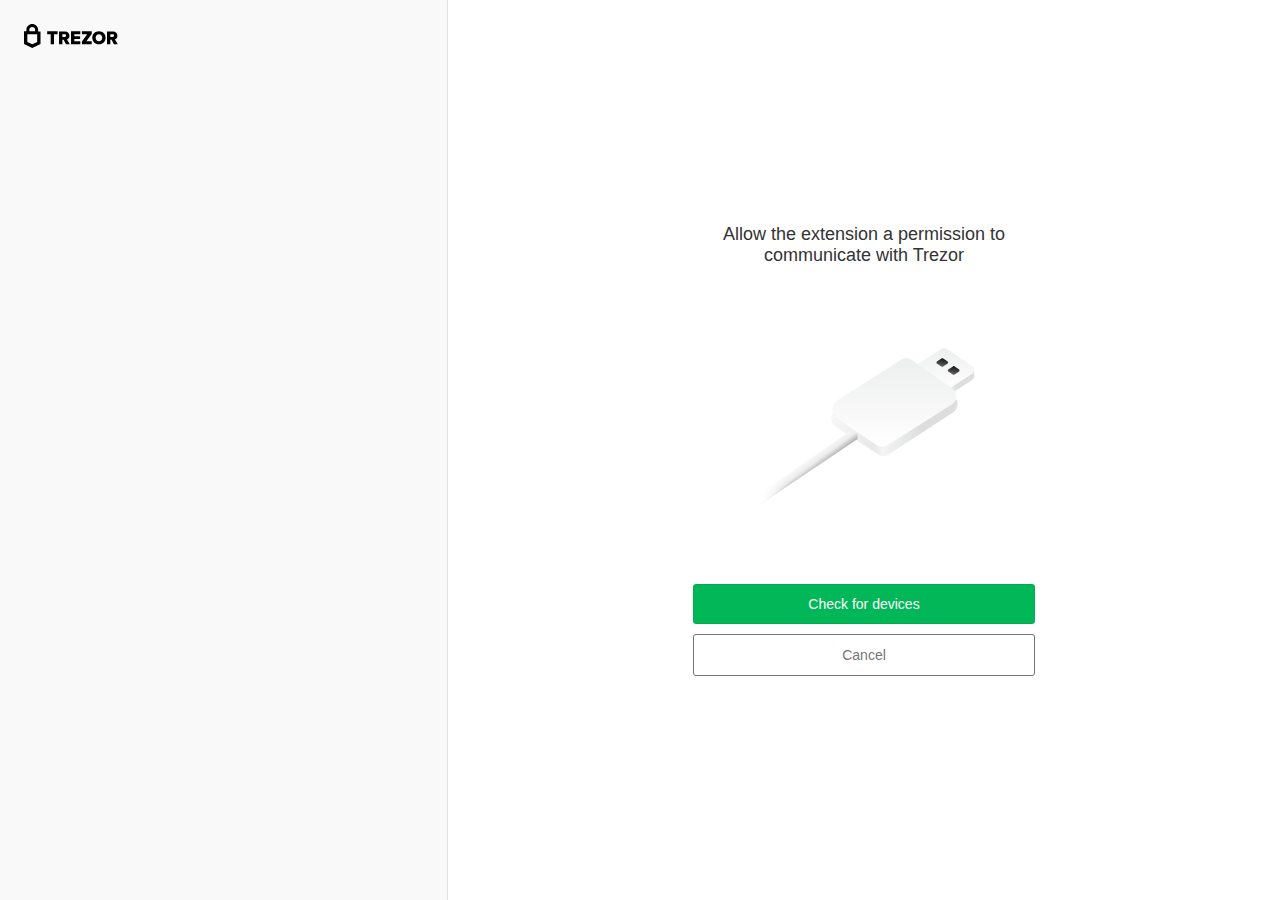
==== extension-permissions.html @ 649f1a2b "first commit of use prokey connect." ====
<!DOCTYPE html>
<html lang="en">

<head>
    <meta charset="UTF-8" />
    <meta http-equiv="X-UA-Compatible" content="IE=Edge" />
    <meta name="viewport" content="width=device-width,initial-scale=1.0,maximum-scale=1.0,user-scalable=0" />
    <title>TrezorConnect | Trezor</title>
    <meta name="description" content="" />
    <meta name="keywords" content="" />
    <meta name="author" content="Trezor info@trezor.io" />
    <meta name="robots" content="noindex, nofollow" />
    <meta name="title" content="Trezor Connect" />
    <meta name="theme-color" content="#ffffff" />
    <meta http-equiv="Pragma" content="no-cache" />
    <meta http-equiv="Expires" content="-1" />
<link href="./css/extensionPermissions.5f7629c825f38bf0bd1b.css" rel="stylesheet"></head>

<body>
    <main>
        <aside>
            <div class="notification"></div>
            <div class="wrapper">
                <svg xmlns="http://www.w3.org/2000/svg" x="0px" y="0px" viewBox="0 0 163.7 41.9" width="94.5px" height="24px" preserveAspectRatio="xMinYMin meet">
                    <polygon points="101.1,12.8 118.2,12.8 118.2,17.3 108.9,29.9 118.2,29.9 118.2,35.2 101.1,35.2 101.1,30.7 110.4,18.1 101.1,18.1"
                    />
                    <path d="M158.8,26.9c2.1-0.8,4.3-2.9,4.3-6.6c0-4.5-3.1-7.4-7.7-7.4h-10.5v22.3h5.8v-7.5h2.2l4.1,7.5h6.7L158.8,26.9z M154.7,22.5 h-4V18h4c1.5,0,2.5,0.9,2.5,2.2C157.2,21.6,156.2,22.5,154.7,22.5z"
                    />
                    <path d="M130.8,12.5c-6.8,0-11.6,4.9-11.6,11.5s4.9,11.5,11.6,11.5s11.7-4.9,11.7-11.5S137.6,12.5,130.8,12.5z M130.8,30.3 c-3.4,0-5.7-2.6-5.7-6.3c0-3.8,2.3-6.3,5.7-6.3c3.4,0,5.8,2.6,5.8,6.3C136.6,27.7,134.2,30.3,130.8,30.3z"
                    />
                    <polygon points="82.1,12.8 98.3,12.8 98.3,18 87.9,18 87.9,21.3 98,21.3 98,26.4 87.9,26.4 87.9,30 98.3,30 98.3,35.2 82.1,35.2 "
                    />
                    <path d="M24.6,9.7C24.6,4.4,20,0,14.4,0S4.2,4.4,4.2,9.7v3.1H0v22.3h0l14.4,6.7l14.4-6.7h0V12.9h-4.2V9.7z M9.4,9.7 c0-2.5,2.2-4.5,5-4.5s5,2,5,4.5v3.1H9.4V9.7z M23,31.5l-8.6,4l-8.6-4V18.1H23V31.5z"
                    />
                    <path d="M79.4,20.3c0-4.5-3.1-7.4-7.7-7.4H61.2v22.3H67v-7.5h2.2l4.1,7.5H80l-4.9-8.3C77.2,26.1,79.4,24,79.4,20.3z M71,22.5h-4V18 h4c1.5,0,2.5,0.9,2.5,2.2C73.5,21.6,72.5,22.5,71,22.5z"
                    />
                    <polygon points="40.5,12.8 58.6,12.8 58.6,18.1 52.4,18.1 52.4,35.2 46.6,35.2 46.6,18.1 40.5,18.1 " />
                </svg>
                <div class="info-panel">
                    <h2></h2>
                    <p></p>
                </div>
            </div>
        </aside>
        <section id="container">
            <div class="extension-permissions">
                <div>
                    <h3>Allow <span class="extension-name">the extension</span> a permission to communicate with Trezor</h3>
                </div>

                <svg width="222px" height="157px" viewBox="0 0 222 157" version="1.1" xmlns="http://www.w3.org/2000/svg" xmlns:xlink="http://www.w3.org/1999/xlink">
                    <title>USB</title>
                    <desc>Created with Sketch.</desc>
                    <defs>
                        <linearGradient x1="-18.9038234%" y1="84.5976591%" x2="72.6763662%" y2="84.5976587%" id="linearGradient-1">
                            <stop stop-color="#FFFFFF" offset="0%"></stop>
                            <stop stop-color="#E8E8E8" offset="57.649694%"></stop>
                            <stop stop-color="#F5F5F5" offset="65.2777547%"></stop>
                            <stop stop-color="#EDEEEE" offset="73.5231065%"></stop>
                            <stop stop-color="#DDDDDD" offset="100%"></stop>
                        </linearGradient>
                        <linearGradient x1="-18.9038234%" y1="84.5976591%" x2="72.6763662%" y2="84.5976587%" id="linearGradient-2">
                            <stop stop-color="#FFFFFF" offset="0%"></stop>
                            <stop stop-color="#E8E8E8" offset="71.3377225%"></stop>
                            <stop stop-color="#F5F5F5" offset="75.783547%"></stop>
                            <stop stop-color="#EDEEEE" offset="80.9337916%"></stop>
                            <stop stop-color="#DDDDDD" offset="100%"></stop>
                        </linearGradient>
                        <linearGradient x1="50%" y1="100%" x2="50%" y2="3.061617e-15%" id="linearGradient-3">
                            <stop stop-color="#FFFFFF" offset="0%"></stop>
                            <stop stop-color="#EDEEEE" offset="100%"></stop>
                        </linearGradient>
                        <linearGradient x1="50%" y1="-2.48949813e-15%" x2="31.4709562%" y2="82.5186025%" id="linearGradient-4">
                            <stop stop-color="#141313" offset="0%"></stop>
                            <stop stop-color="#5B5B5B" offset="100%"></stop>
                        </linearGradient>
                        <linearGradient x1="55.4131746%" y1="100%" x2="55.4131746%" y2="-8.14046636%" id="linearGradient-5">
                            <stop stop-color="#AFAFAF" offset="0%"></stop>
                            <stop stop-color="#ECECEC" offset="41.6935135%"></stop>
                            <stop stop-color="#FFFFFF" offset="100%"></stop>
                        </linearGradient>
                        <linearGradient x1="29.3511415%" y1="50%" x2="5.39107259%" y2="50%" id="linearGradient-6">
                            <stop stop-color="#FFFFFF" stop-opacity="0" offset="0%"></stop>
                            <stop stop-color="#FFFFFF" offset="100%"></stop>
                        </linearGradient>
                        <path d="M-7.21848075,35.065458 L108.944035,38.2490831 C111.915691,39.1907973 113.608331,40.7889296 114.021953,43.0434801 C114.435576,45.2980305 113.474003,47.3443657 111.137233,49.1824857 L-4.12354504,44.9636603 L-7.21848075,35.065458 Z"
                            id="path-7"></path>
                    </defs>
                    <g id="Connect-modals" stroke="none" stroke-width="1" fill="none" fill-rule="evenodd">
                        <g id="Desktop-HD-Copy-6" transform="translate(-808.000000, -267.000000)">
                            <g id="Group-3" transform="translate(808.000000, 267.000000)">
                                <g id="Group">
                                    <path d="M82.4921131,63.7513373 L148.141979,20.9961086 C151.301408,18.9384943 155.386953,18.977424 158.506599,21.0948694 L200.451365,49.5646843 C204.72856,52.4678108 205.842463,58.2886118 202.939337,62.5658072 C202.243613,63.5908217 201.351334,64.4675309 200.314232,65.1451048 L135.482561,107.501841 C132.365919,109.538049 128.338863,109.533672 125.226655,107.490694 L82.4636936,79.4193715 C78.1422167,76.5825808 76.9386407,70.7796583 79.7754314,66.4581814 C80.4844615,65.3780675 81.4094341,64.4564444 82.4921131,63.7513373 Z"
                                        id="Path-29" fill="url(#linearGradient-1)"></path>
                                    <g id="Group-5" transform="translate(156.250000, 0.000000)">
                                        <path d="M6.31402139,25.2483193 L32.5002696,8.19619354 C34.0746601,7.17097203 36.1095309,7.18663191 37.6679562,8.23596284 L62.8962265,25.2228567 C65.0402067,26.666458 65.607976,29.5747675 64.1643747,31.7187477 C63.8153395,32.2371211 63.3660202,32.6803407 62.8429248,33.0222584 L37.0857668,49.8582463 C35.5301413,50.8750701 33.5202529,50.8750701 31.9646274,49.8582463 L6.30726684,33.0874903 C4.14375643,31.6733267 3.53629081,28.7730489 4.95045441,26.6095385 C5.30564584,26.0661357 5.77000737,25.6025737 6.31402139,25.2483193 Z"
                                            id="Path-29" fill="url(#linearGradient-2)"></path>
                                        <rect id="Rectangle-2" fill="#DDDDDD" x="61" y="23" width="4" height="7"></rect>
                                        <path d="M6.97345901,18.2973174 L32.3446709,1.70373006 C33.9227348,0.671625624 35.9660586,0.687377224 37.5280233,1.74368755 L62.9320582,18.9236822 C65.0731152,20.3716155 65.635003,23.281067 64.1870697,25.422124 C63.8405357,25.9345433 63.3958533,26.3731788 62.8787378,26.712665 L37.3714606,43.4581833 C35.5523153,44.6524514 33.1976847,44.6524514 31.3785394,43.4581833 L6.9655752,27.4310811 C4.44478254,25.7761816 3.74283742,22.3911143 5.39773689,19.8703217 C5.80936057,19.2433241 6.34575178,18.7078581 6.97345901,18.2973174 Z"
                                            id="Path-29" fill="url(#linearGradient-3)"></path>
                                        <path d="M27.9431654,14.2315186 L32.2544267,11.3973367 C32.7818811,11.0505932 33.466311,11.0558798 33.9883463,11.4107295 L38.1259421,14.2232306 C38.8384776,14.7075714 39.0234659,15.6778314 38.539125,16.3903669 C38.4246041,16.5588437 38.2781938,16.7032592 38.1081619,16.8154583 L33.8673053,19.613875 C33.3461286,19.9577842 32.670089,19.9577842 32.1489123,19.613875 L27.9409118,16.8371391 C27.2217995,16.362618 27.0235191,15.3949868 27.4980402,14.6758745 C27.6147076,14.499071 27.7661604,14.34788 27.9431654,14.2315186 Z"
                                            id="Path-29" fill="url(#linearGradient-4)"></path>
                                        <path d="M39.3907368,22.2151932 L43.701998,19.3810114 C44.2294524,19.0342679 44.9138823,19.0395544 45.4359176,19.3944042 L49.5735134,22.2069052 C50.2860489,22.6912461 50.4710372,23.6615061 49.9866963,24.3740416 C49.8721754,24.5425184 49.7257651,24.6869339 49.5557332,24.799133 L45.3148766,27.5975497 C44.7936999,27.9414589 44.1176603,27.9414589 43.5964836,27.5975497 L39.3884831,24.8208138 C38.6693708,24.3462927 38.4710904,23.3786615 38.9456115,22.6595492 C39.0622789,22.4827457 39.2137317,22.3315547 39.3907368,22.2151932 Z"
                                            id="Path-29" fill="url(#linearGradient-4)"></path>
                                    </g>
                                    <path d="M84.3714254,53.2708381 L148.207792,12.7503812 C151.399965,10.7241336 155.497723,10.8174124 158.594389,12.9868149 L199.46306,41.6178071 C203.69687,44.5838484 204.724599,50.4204807 201.758558,54.6542902 C201.05308,55.6613088 200.156107,56.5194641 199.118883,57.1797301 L134.955718,98.0240887 C131.283282,100.361852 126.573127,100.294989 122.968529,97.8539243 L84.1003912,71.5320898 C79.1067666,68.1503646 77.800064,61.3608022 81.1817892,56.3671776 C82.0214552,55.1272849 83.1071596,54.0733372 84.3714254,53.2708381 Z"
                                        id="Path-29" fill="url(#linearGradient-3)"></path>
                                    <g id="Group-4" transform="translate(0.000000, 78.365385)">
                                        <g id="Oval-4">
                                            <mask id="mask-8" fill="white">
                                                <use xlink:href="#path-7"></use>
                                            </mask>
                                            <g id="Mask" transform="translate(53.448389, 42.123972) rotate(-36.000000) translate(-53.448389, -42.123972) ">
                                                <use fill="url(#linearGradient-5)" xlink:href="#path-7"></use>
                                                <use fill="url(#linearGradient-6)" xlink:href="#path-7"></use>
                                            </g>
                                        </g>
                                    </g>
                                </g>
                            </g>
                        </g>
                    </g>
                </svg>

                <div class="buttons">
                    <button class="confirm check-devices">
                        Check for devices
                    </button>
                    <button class="cancel">Cancel</button>
                </div>
            </div>
        </section>
    </main>
<script type="text/javascript" src="./js/extensionPermissions.5f7629c825f38bf0bd1b.js"></script></body>
</html>
---- css/extensionPermissions.5f7629c825f38bf0bd1b.css ----
.extension-permissions {
  display: flex;
  flex-direction: column;
  justify-content: space-between;
}
.extension-permissions h3 {
  font-size: 18px;
  font-weight: 500;
  color: #333333;
}
.extension-permissions .buttons .confirm {
  margin-bottom: 10px;
  font-size: 14px;
  color: #ffffff;
  background: #01B757;
}
.extension-permissions .buttons .cancel {
  font-size: 14px;
  color: #757575;
  border: 1px solid #757575;
}
aside {
  display: flex;
  flex-flow: column;
  width: 50%;
  height: 100%;
  border-right: 1px solid #E3E3E3;
  background-color: #F9F9F9;
}
aside .wrapper {
  height: 100%;
  display: flex;
  flex-direction: column;
  padding: 24px;
}
aside svg {
  width: auto;
  height: 24px;
  align-self: flex-start;
  margin-right: 20px;
}
aside .info-panel {
  text-overflow: ellipsis;
  overflow: hidden;
  white-space: nowrap;
  flex: 1;
  display: flex;
  flex-direction: column;
  justify-content: center;
  text-align: center;
}
aside .info-panel h2,
aside .info-panel p {
  text-overflow: ellipsis;
  overflow: hidden;
  white-space: nowrap;
  word-break: break-word;
}
aside .service-info {
  align-items: center;
  justify-content: center;
  margin-bottom: 10px;
}
aside .service-info.desktop {
  display: flex;
}
aside .service-info.mobile {
  display: none;
}
aside .service-info img {
  height: 30px;
  width: auto;
}
@media screen and (max-width: 639px) {
  aside .service-info {
    justify-content: flex-end;
    margin: 0;
  }
}
@media screen and (max-width: 425px) {
  aside .header {
    width: 100%;
    display: flex;
    justify-content: space-between;
  }
  aside .service-info.desktop {
    display: none;
  }
  aside .service-info.mobile {
    display: flex;
  }
}
*,
*:before,
*:after {
  box-sizing: border-box;
}
* {
  margin: 0;
  padding: 0;
}
*:focus,
*:active,
*:active:focus,
*.focus,
*:active.focus,
*.active.focus,
*::selection,
*::-moz-selection {
  outline: 0 !important;
  -webkit-appearance: none;
  -webkit-tap-highlight-color: rgba(0, 0, 0, 0);
}
html,
body {
  width: 100%;
  height: 100%;
}
html {
  position: relative;
  font-size: 100%;
}
body {
  position: relative;
  min-height: 500px;
  min-width: 328px;
  font-family: -apple-system, BlinkMacSystemFont, "Segoe UI", "Roboto", "Helvetica Neue", Arial, sans-serif;
  font-weight: 400;
  font-size: 14px;
  color: #494949;
}
main {
  width: 100%;
  height: 100%;
  min-width: 300px;
  min-height: none;
  display: flex;
}
section {
  width: 50%;
  display: flex;
  justify-content: center;
  text-align: center;
}
#views {
  display: none;
}
p {
  font-size: 12px;
  font-weight: 300;
  color: #757575;
}
h2 {
  font-size: 22px;
  font-weight: 600;
  -webkit-font-smoothing: antialiased;
  text-rendering: optimizeLegibility;
}
h3 {
  font-size: 16px;
  font-weight: 600;
  -webkit-font-smoothing: antialiased;
  text-rendering: optimizeLegibility;
  color: #333333;
}
a:focus,
button:focus,
input:focus,
textarea:focus {
  outline: 0;
}
#__lpform_input_idx_0_numspan,
#__lpform_input_idx_0 {
  display: none;
}
@media screen and (min-width: 768px) {
  p {
    font-size: 15px;
    font-weight: 400px;
  }
  h2 {
    font-size: 22px;
  }
  h3 {
    font-size: 19px;
  }
}
a:not(.button),
a:visited {
  cursor: pointer;
  position: relative;
  color: #01B757;
  text-decoration: none;
  transition: background-color 0.3s ease-in-out, color 0.3s ease-in-out, border-color 0.3s ease-in-out;
  /* &:hover,
    &:active {
        &:after {
            border-color: @color_white;
        }
    } */
}
a:not(.button):after,
a:visited:after {
  content: '';
  position: absolute;
  width: 100%;
  border-top: 1px solid #01B757;
  line-height: 1px;
  left: 0px;
  bottom: -1px;
  transition: all 0.3s;
}
a:not(.button):hover,
a:visited:hover {
  color: #00AB51;
}
a:not(.button):active,
a:visited:active {
  color: #009546;
}
a.button {
  text-decoration: none;
}
a.button:hover,
a.button:active {
  color: #ffffff;
}
a.button,
button {
  padding: 12px 24px;
  border-radius: 3px;
  font-size: 14px;
  font-weight: 300;
  cursor: pointer;
  background: #01B757;
  color: #ffffff;
  border: 0px;
  transition: background-color 0.3s ease-in-out, color 0.3s ease-in-out, border-color 0.3s ease-in-out;
}
a.button:hover,
button:hover {
  background: #00AB51;
}
a.button:active,
button:active {
  background: #009546;
}
a.button:disabled,
button:disabled {
  pointer-events: none;
  opacity: 0.7;
}
a.button.blue,
button.blue {
  background: transparent;
  border: 1px solid #1E7FF0;
  color: #1E7FF0;
  padding: 12px 58px;
}
a.button.blue:hover,
button.blue:hover {
  color: #ffffff;
  background: #1E7FF0;
}
a.button.transparent,
button.transparent {
  background: transparent;
  border: 0px;
  color: #757575;
  transition: background-color 0.3s ease-in-out, color 0.3s ease-in-out, border-color 0.3s ease-in-out;
}
a.button.transparent:hover,
button.transparent:hover,
a.button.transparent:active,
button.transparent:active {
  color: #494949;
  background: transparent;
}
a.button.confirm,
button.confirm {
  width: 100%;
  padding: 12px;
  font-size: 14px;
  color: #ffffff;
  background-color: #01B757;
}
a.button.cancel,
button.cancel {
  width: 100%;
  padding: 12px;
  font-size: 14px;
  color: #757575;
  background-color: transparent;
  border: 1px solid #757575;
}
a.button.cancel:hover,
button.cancel:hover,
a.button.cancel:active,
button.cancel:active {
  color: #494949;
  background: transparent;
}
a.button.check-devices,
button.check-devices {
  display: flex;
  align-items: center;
  justify-content: center;
  margin-bottom: 15px;
  line-height: 1;
  background-color: transparent;
  border: 1px solid #00AB51;
}
a.button.check-devices .plus,
button.check-devices .plus {
  margin-right: 10px;
  color: #00AB51;
}
a.button.check-devices .plus::after,
button.check-devices .plus::after {
  display: inline-block;
  font-family: 'icomoon';
  font-style: normal;
  font-weight: normal;
  line-height: 1;
  font-size: 24px;
  -webkit-font-smoothing: antialiased;
  -moz-osx-font-smoothing: grayscale;
  text-shadow: 1px 1px 1px rgba(0, 0, 0, 0.004);
  content: "\E90D";
}
a.button.check-devices .text,
button.check-devices .text {
  font-size: 14px;
  color: #00AB51;
}
a.button.check-devices:hover,
button.check-devices:hover {
  background-color: #00AB51;
}
a.button.check-devices:hover .plus,
button.check-devices:hover .plus,
a.button.check-devices:hover .text,
button.check-devices:hover .text {
  color: white;
}
a.button.list,
button.list {
  width: 100%;
  height: 50px;
  padding: 0 15px;
  border: 1px solid #E3E3E3;
  border-radius: 0px;
  border-top-width: 0px;
  text-align: left;
  color: #757575;
  background: #ffffff;
}
a.button.list:first-child,
button.list:first-child {
  border-top-left-radius: 2px;
  border-top-right-radius: 2px;
  border-top-width: 1px;
}
a.button.list:last-child,
button.list:last-child {
  border-bottom-left-radius: 2px;
  border-bottom-right-radius: 2px;
}
a.button.list:not(:disabled):hover,
button.list:not(:disabled):hover,
a.button.list:not(:disabled):active,
button.list:not(:disabled):active,
a.button.list:not(:disabled).active,
button.list:not(:disabled).active {
  border-left: 1px solid #009546;
  box-shadow: 2px 0 0 #009546 inset;
  border-radius: 0px;
  background: #F9F9F9;
}
a.button.list.disabled:hover,
button.list.disabled:hover {
  background: white;
}
a.button.notification-button,
button.notification-button {
  width: 100%;
  border: 1px solid #EB8A00;
  background-color: transparent;
  text-align: center;
  color: #EB8A00;
  transition: all 0.15s;
}
a.button.notification-button:hover,
button.notification-button:hover {
  color: white;
  background-color: #EB8A00;
}
@media screen and (min-width: 768px) {
  a.button,
  button {
    font-size: 16px;
  }
  a.button.confirm,
  button.confirm {
    font-size: 16px;
  }
  a.button.cancel,
  button.cancel {
    font-size: 16px;
  }
}
header {
  position: fixed;
  top: 0;
  width: 640px;
  height: 64px;
  padding: 0px 32px;
  display: flex;
  justify-content: space-between;
  align-items: center;
  background: #ffffff;
}
header figure {
  width: auto;
  height: 24px;
  margin: 0;
}
header figure svg {
  fill: #494949;
}
header aside {
  display: flex;
  flex-direction: row;
  align-items: center;
}
header aside .icon {
  width: auto;
  height: 24px;
  display: none;
  margin-right: 24px;
}
header aside .icon img {
  width: auto;
  height: 100%;
}
header aside .description {
  display: flex;
  flex-direction: column;
}
header aside .description .operation {
  font-size: 14px;
  font-weight: 400;
  color: #494949;
}
header aside .description .origin {
  font-size: 12px;
  color: #757575;
  margin-top: 2px;
}
input[type="text"],
input[type="password"] {
  font-size: 14px;
  font-weight: 300;
  line-height: 1.42857143;
  font-family: "Roboto Mono", Menlo, Monaco, Consolas, "Courier New", monospace;
  color: #494949;
  background-color: #ffffff;
  border: 1px solid #E3E3E3;
  border-radius: 2px;
  transition: border-color ease-in-out 0.15s, box-shadow ease-in-out 0.15s;
  padding: 6px 12px;
  width: 260px;
}
input[type="text"]:focus,
input[type="password"]:focus {
  outline: 0;
  box-shadow: 0 1px 2px 0 rgba(169, 169, 169, 0.25);
}
.custom-checkbox {
  position: relative;
  display: flex;
  align-items: center;
  text-align: left;
  line-height: 1;
  cursor: pointer;
  font-weight: 300;
  font-size: 12px;
  color: #757575;
}
.custom-checkbox input {
  position: absolute;
  left: -9999px;
  z-index: -1;
  opacity: 0;
}
.custom-checkbox input:checked + .indicator:after {
  background-color: #01B757;
  border-color: #01B757;
}
.custom-checkbox input:disabled + .indicator:after {
  background-color: #757575;
}
.custom-checkbox .indicator {
  position: relative;
  height: 20px;
  width: 20px;
  margin-right: 12px;
}
.custom-checkbox .indicator:after {
  display: inline-block;
  font-family: 'icomoon';
  font-style: normal;
  font-weight: normal;
  line-height: 1;
  font-size: 24px;
  -webkit-font-smoothing: antialiased;
  -moz-osx-font-smoothing: grayscale;
  text-shadow: 1px 1px 1px rgba(0, 0, 0, 0.004);
  content: "\E91C";
  transition: background-color 0.3s ease-in-out, color 0.3s ease-in-out, border-color 0.3s ease-in-out;
  position: absolute;
  top: 0;
  left: 0;
  height: 100%;
  width: 100%;
  font-size: 20px;
  color: #ffffff;
  background-color: #ffffff;
  border: 1px solid #E3E3E3;
  border-radius: 2px;
}
.custom-checkbox .indicator:hover {
  border-color: #757575;
}
.custom-checkbox.radio .indicator:after {
  border-radius: 50%;
}
.custom-checkbox.radio input:checked + .indicator:after {
  content: '';
  background: #ffffff;
  border: 4px solid #01B757;
}
.custom-checkbox.align-left {
  padding-left: 20px;
  padding-right: 10px;
}
.custom-checkbox.align-left .indicator {
  position: absolute;
  left: 0;
  top: 2px;
  margin: 0;
}
.custom-checkbox.align-left .indicator:after {
  top: 0px;
}
@media screen and (min-width: 768px) {
  .custom-checkbox {
    font-size: 14px;
  }
}
.loader {
  position: relative;
  width: 130px;
  height: 130px;
  display: flex;
  justify-content: center;
  align-items: center;
  align-self: center;
}
.loader p {
  position: absolute;
  color: #757575;
  margin: 0;
  width: 100%;
  padding: 0px 24px;
}
.loader .circular {
  padding-top: 0px;
  width: 130px;
  height: 130px;
  animation: rotate 2s linear infinite;
  transform-origin: center center;
  position: absolute;
}
.loader .circular .route {
  stroke: #F2F2F2;
}
.loader .circular .path {
  stroke-dasharray: 1, 200;
  stroke-dashoffset: 0;
  animation: dash 1.5s ease-in-out infinite, color 6s ease-in-out infinite;
  stroke-linecap: round;
}
@media screen and (min-width: 768px) {
  .loader {
    width: 160px;
    height: 160px;
  }
  .loader .circular {
    width: 160px;
    height: 160px;
  }
}
@font-face {
  font-family: 'Roboto Zero';
  src: url(../fonts/RobotoZero.de50c4a677eb2a2c365883738501fc45.eot) format('embedded-opentype'), url(../fonts/RobotoZero.de50c4a677eb2a2c365883738501fc45.eot?#iefix) format('embedded-opentype'), url(../fonts/RobotoZero.d061e9d5416b296df1af5f2329b18bd8.woff) format('woff'), url(../fonts/RobotoZero.7febde1a454a2ca901f39e2eb6e1af4c.ttf) format('truetype');
}
@font-face {
  font-family: 'Roboto Mono';
  font-style: normal;
  src: url(../fonts/roboto-mono-v4-greek_cyrillic-ext_greek-ext_latin_cyrillic_vietnamese_latin-ext-regular.1047e03c490537e0e0c93b8ac3a44925.eot) format('embedded-opentype'),  url(../fonts/roboto-mono-v4-greek_cyrillic-ext_greek-ext_latin_cyrillic_vietnamese_latin-ext-regular.1047e03c490537e0e0c93b8ac3a44925.eot?#iefix) format('embedded-opentype'),  url(../fonts/roboto-mono-v4-greek_cyrillic-ext_greek-ext_latin_cyrillic_vietnamese_latin-ext-regular.8b0449900568bc4bd7690563901dd208.woff2) format('woff2'),  url(../fonts/roboto-mono-v4-greek_cyrillic-ext_greek-ext_latin_cyrillic_vietnamese_latin-ext-regular.bb8858f0b5ca736da3d439d9d5f479fe.woff) format('woff'),  url(../fonts/roboto-mono-v4-greek_cyrillic-ext_greek-ext_latin_cyrillic_vietnamese_latin-ext-regular.a48ac41620cd818c5020d0f4302489ff.ttf) format('truetype'),  url(../fonts/roboto-mono-v4-greek_cyrillic-ext_greek-ext_latin_cyrillic_vietnamese_latin-ext-regular.1fb9c16fbda854ad9885c8fa360cd34d.svg#RobotoMono) format('svg');
  /* Legacy iOS */
}
@font-face {
  font-family: 'icomoon';
  src: url(../fonts/icomoon.a26761da53dda8f3d29442266e091bfc.eot) format('embedded-opentype'), url(../fonts/icomoon.a26761da53dda8f3d29442266e091bfc.eot?#iefix) format('embedded-opentype'), url(../fonts/icomoon.c8826b9535be7c13a73ffc413a38ee32.woff) format('woff'), url(../fonts/icomoon.b610a9be9486e52e1d6b191dc98ca1f9.ttf) format('truetype'), url(../fonts/icomoon.977a2c999a3eacaa1647a089041251de.svg#icomoon) format('svg');
}
@font-face {
  font-family: 'text-security-disc';
  src: url(../fonts/text-security-disc.6d04d79360f7263e0739bb3b194f6d64.eot);
  src: url(../fonts/text-security-disc.6d04d79360f7263e0739bb3b194f6d64.eot?#iefix) format('embedded-opentype'), url(../fonts/text-security-disc.0e7e5cb49b1bb3ef9c948de9878d6ee2.woff) format('woff'), url(../fonts/text-security-disc.ea54324259d087da144746490d84dcb8.ttf) format('truetype'), url(../fonts/text-security-disc.ba919e19b1200a4ca349a8cb9dc3c139.svg#text-security) format('svg');
}
.icomoon-eject {
  display: inline-block;
  font-family: 'icomoon';
  font-style: normal;
  font-weight: normal;
  line-height: 1;
  font-size: 24px;
  -webkit-font-smoothing: antialiased;
  -moz-osx-font-smoothing: grayscale;
  text-shadow: 1px 1px 1px rgba(0, 0, 0, 0.004);
  content: "\E902";
}
.icomoon-refresh {
  display: inline-block;
  font-family: 'icomoon';
  font-style: normal;
  font-weight: normal;
  line-height: 1;
  font-size: 24px;
  -webkit-font-smoothing: antialiased;
  -moz-osx-font-smoothing: grayscale;
  text-shadow: 1px 1px 1px rgba(0, 0, 0, 0.004);
  content: "\E903";
}
.icomoon-info {
  display: inline-block;
  font-family: 'icomoon';
  font-style: normal;
  font-weight: normal;
  line-height: 1;
  font-size: 24px;
  -webkit-font-smoothing: antialiased;
  -moz-osx-font-smoothing: grayscale;
  text-shadow: 1px 1px 1px rgba(0, 0, 0, 0.004);
  content: "\E904";
}
.icomoon-chat {
  display: inline-block;
  font-family: 'icomoon';
  font-style: normal;
  font-weight: normal;
  line-height: 1;
  font-size: 24px;
  -webkit-font-smoothing: antialiased;
  -moz-osx-font-smoothing: grayscale;
  text-shadow: 1px 1px 1px rgba(0, 0, 0, 0.004);
  content: "\E905";
}
.icomoon-redirect {
  display: inline-block;
  font-family: 'icomoon';
  font-style: normal;
  font-weight: normal;
  line-height: 1;
  font-size: 24px;
  -webkit-font-smoothing: antialiased;
  -moz-osx-font-smoothing: grayscale;
  text-shadow: 1px 1px 1px rgba(0, 0, 0, 0.004);
  content: "\E906";
}
.icomoon-settings {
  display: inline-block;
  font-family: 'icomoon';
  font-style: normal;
  font-weight: normal;
  line-height: 1;
  font-size: 24px;
  -webkit-font-smoothing: antialiased;
  -moz-osx-font-smoothing: grayscale;
  text-shadow: 1px 1px 1px rgba(0, 0, 0, 0.004);
  content: "\E907";
}
.icomoon-warning {
  display: inline-block;
  font-family: 'icomoon';
  font-style: normal;
  font-weight: normal;
  line-height: 1;
  font-size: 24px;
  -webkit-font-smoothing: antialiased;
  -moz-osx-font-smoothing: grayscale;
  text-shadow: 1px 1px 1px rgba(0, 0, 0, 0.004);
  content: "\E908";
}
.icomoon-arrow-down {
  display: inline-block;
  font-family: 'icomoon';
  font-style: normal;
  font-weight: normal;
  line-height: 1;
  font-size: 24px;
  -webkit-font-smoothing: antialiased;
  -moz-osx-font-smoothing: grayscale;
  text-shadow: 1px 1px 1px rgba(0, 0, 0, 0.004);
  content: "\E909";
}
.icomoon-close {
  display: inline-block;
  font-family: 'icomoon';
  font-style: normal;
  font-weight: normal;
  line-height: 1;
  font-size: 24px;
  -webkit-font-smoothing: antialiased;
  -moz-osx-font-smoothing: grayscale;
  text-shadow: 1px 1px 1px rgba(0, 0, 0, 0.004);
  content: "\E90A";
}
.icomoon-arrow-up {
  display: inline-block;
  font-family: 'icomoon';
  font-style: normal;
  font-weight: normal;
  line-height: 1;
  font-size: 24px;
  -webkit-font-smoothing: antialiased;
  -moz-osx-font-smoothing: grayscale;
  text-shadow: 1px 1px 1px rgba(0, 0, 0, 0.004);
  content: "\E90B";
}
.icomoon-arrow-right2 {
  display: inline-block;
  font-family: 'icomoon';
  font-style: normal;
  font-weight: normal;
  line-height: 1;
  font-size: 24px;
  -webkit-font-smoothing: antialiased;
  -moz-osx-font-smoothing: grayscale;
  text-shadow: 1px 1px 1px rgba(0, 0, 0, 0.004);
  content: "\E90C";
}
.icomoon-plus {
  display: inline-block;
  font-family: 'icomoon';
  font-style: normal;
  font-weight: normal;
  line-height: 1;
  font-size: 24px;
  -webkit-font-smoothing: antialiased;
  -moz-osx-font-smoothing: grayscale;
  text-shadow: 1px 1px 1px rgba(0, 0, 0, 0.004);
  content: "\E90D";
}
.icomoon-arrow-right {
  display: inline-block;
  font-family: 'icomoon';
  font-style: normal;
  font-weight: normal;
  line-height: 1;
  font-size: 24px;
  -webkit-font-smoothing: antialiased;
  -moz-osx-font-smoothing: grayscale;
  text-shadow: 1px 1px 1px rgba(0, 0, 0, 0.004);
  content: "\E90E";
}
.icomoon-help {
  display: inline-block;
  font-family: 'icomoon';
  font-style: normal;
  font-weight: normal;
  line-height: 1;
  font-size: 24px;
  -webkit-font-smoothing: antialiased;
  -moz-osx-font-smoothing: grayscale;
  text-shadow: 1px 1px 1px rgba(0, 0, 0, 0.004);
  content: "\E90F";
}
.icomoon-eye-error {
  display: inline-block;
  font-family: 'icomoon';
  font-style: normal;
  font-weight: normal;
  line-height: 1;
  font-size: 24px;
  -webkit-font-smoothing: antialiased;
  -moz-osx-font-smoothing: grayscale;
  text-shadow: 1px 1px 1px rgba(0, 0, 0, 0.004);
  content: "\E911";
}
.icomoon-T1 {
  display: inline-block;
  font-family: 'icomoon';
  font-style: normal;
  font-weight: normal;
  line-height: 1;
  font-size: 24px;
  -webkit-font-smoothing: antialiased;
  -moz-osx-font-smoothing: grayscale;
  text-shadow: 1px 1px 1px rgba(0, 0, 0, 0.004);
  content: "\E912";
}
.icomoon-arrow-left {
  display: inline-block;
  font-family: 'icomoon';
  font-style: normal;
  font-weight: normal;
  line-height: 1;
  font-size: 24px;
  -webkit-font-smoothing: antialiased;
  -moz-osx-font-smoothing: grayscale;
  text-shadow: 1px 1px 1px rgba(0, 0, 0, 0.004);
  content: "\E91A";
}
.icomoon-setmax {
  display: inline-block;
  font-family: 'icomoon';
  font-style: normal;
  font-weight: normal;
  line-height: 1;
  font-size: 24px;
  -webkit-font-smoothing: antialiased;
  -moz-osx-font-smoothing: grayscale;
  text-shadow: 1px 1px 1px rgba(0, 0, 0, 0.004);
  content: "\E91B";
}
.icomoon-checked {
  display: inline-block;
  font-family: 'icomoon';
  font-style: normal;
  font-weight: normal;
  line-height: 1;
  font-size: 24px;
  -webkit-font-smoothing: antialiased;
  -moz-osx-font-smoothing: grayscale;
  text-shadow: 1px 1px 1px rgba(0, 0, 0, 0.004);
  content: "\E91C";
}
.icomoon-error {
  display: inline-block;
  font-family: 'icomoon';
  font-style: normal;
  font-weight: normal;
  line-height: 1;
  font-size: 24px;
  -webkit-font-smoothing: antialiased;
  -moz-osx-font-smoothing: grayscale;
  text-shadow: 1px 1px 1px rgba(0, 0, 0, 0.004);
  content: "\E91D";
}
.icomoon-eye {
  display: inline-block;
  font-family: 'icomoon';
  font-style: normal;
  font-weight: normal;
  line-height: 1;
  font-size: 24px;
  -webkit-font-smoothing: antialiased;
  -moz-osx-font-smoothing: grayscale;
  text-shadow: 1px 1px 1px rgba(0, 0, 0, 0.004);
  content: "\E91E";
}
.icomoon-back {
  display: inline-block;
  font-family: 'icomoon';
  font-style: normal;
  font-weight: normal;
  line-height: 1;
  font-size: 24px;
  -webkit-font-smoothing: antialiased;
  -moz-osx-font-smoothing: grayscale;
  text-shadow: 1px 1px 1px rgba(0, 0, 0, 0.004);
  content: "\E91F";
}
.icomoon-exit {
  display: inline-block;
  font-family: 'icomoon';
  font-style: normal;
  font-weight: normal;
  line-height: 1;
  font-size: 24px;
  -webkit-font-smoothing: antialiased;
  -moz-osx-font-smoothing: grayscale;
  text-shadow: 1px 1px 1px rgba(0, 0, 0, 0.004);
  content: "\E920";
}
footer {
  position: fixed;
  bottom: 0;
  width: 100%;
  padding: 15px 15px 5px 15px;
  font-size: 12px;
}
footer a,
footer a:visited {
  color: #01B757;
}
footer a:hover,
footer a:visited:hover {
  text-decoration: none;
}
@keyframes pulsate {
  0%,
  100% {
    opacity: 0.5;
  }
  50% {
    opacity: 1.0;
  }
}
@keyframes connect {
  0%,
  100% {
    transform: translateY(0px);
  }
  50% {
    transform: translateY(-4px);
  }
}
@keyframes rotate {
  100% {
    transform: rotate(360deg);
  }
}
@keyframes dash {
  0% {
    stroke-dasharray: 1, 200;
    stroke-dashoffset: 0;
  }
  50% {
    stroke-dasharray: 89, 200;
    stroke-dashoffset: -35;
  }
  100% {
    stroke-dasharray: 89, 200;
    stroke-dashoffset: -124;
  }
}
@keyframes color {
  100%,
  0% {
    stroke: #01B757;
  }
  40% {
    stroke: #01B757;
  }
  66% {
    stroke: #00AB51;
  }
  80%,
  90% {
    stroke: #009546;
  }
}
@media screen and (min-width: 768px) {
  aside {
    width: 35%;
  }
  section {
    width: 65%;
    align-items: center;
  }
  section > div {
    height: auto;
  }
}
@media screen and (max-width: 639px) {
  main {
    flex-direction: column;
    min-height: none;
  }
  section,
  aside {
    width: 100%;
    height: auto;
  }
  aside .wrapper {
    flex-direction: row;
    justify-content: space-between;
    align-items: center;
  }
  aside svg {
    align-self: auto;
  }
  aside .info-panel {
    text-align: right;
  }
  aside .info-panel h2 {
    font-size: 16px;
    padding-top: 5px;
  }
  aside .labeling {
    display: none;
  }
  section {
    flex: 1;
  }
  section div > svg {
    padding-top: 15px;
  }
  section div.pin {
    min-height: 480px;
  }
  section div.passphrase {
    padding: 20px 30px;
  }
  section div.browser {
    flex-direction: column;
  }
  .confirm {
    margin-top: 25px;
  }
}
@media screen and (max-width: 425px) {
  aside .wrapper {
    flex-direction: column;
  }
  aside .wrapper svg {
    margin: 0;
  }
  aside .wrapper .info-panel {
    max-width: 100%;
    text-align: center;
  }
}
section > div {
  width: 100%;
  height: 100%;
  padding: 24px;
  max-width: 320px;
}
section > div svg {
  align-self: center;
}
section > div.select-account {
  padding: 30px 0;
  max-width: none;
  min-width: 320px;
}
section > div.follow-device {
  padding: 30px 24px;
}
section > div .divider {
  display: block;
  margin: 20px 0;
  text-align: center;
  overflow: hidden;
  white-space: nowrap;
}
section > div .divider span {
  position: relative;
  display: inline-block;
  font-size: 14px;
  color: #757575;
}
section > div .divider span:before,
section > div .divider span:after {
  content: "";
  position: absolute;
  top: 50%;
  width: 9999px;
  height: 1px;
  background: #E3E3E3;
}
section > div .divider span:before {
  right: 100%;
  margin-right: 15px;
}
section > div .divider span:after {
  left: 100%;
  margin-left: 15px;
}
@media screen and (min-width: 768px) {
  section > div {
    height: 500px;
    max-width: 390px;
  }
}
.notification {
  width: 100%;
  background-color: #FFEFD9;
}
.notification .notification-item {
  padding: 20px;
  border-top: 1px solid #EB8A00;
}
.notification .notification-item:first-child {
  border: 0px;
}
.notification .header {
  margin-bottom: 10px;
  display: flex;
  justify-content: space-between;
  align-items: center;
}
.notification .header .left {
  display: flex;
  align-items: center;
}
.notification h3 {
  font-weight: 600;
  font-size: 14px;
  color: #EB8A00;
}
.notification p {
  padding-left: 30px;
  font-weight: 300;
  font-size: 14px;
  color: #EB8A00;
}
.notification .warning-icon {
  width: 30px;
  height: 30px;
}
.notification .warning-icon::before {
  display: inline-block;
  font-family: 'icomoon';
  font-style: normal;
  font-weight: normal;
  line-height: 1;
  font-size: 24px;
  -webkit-font-smoothing: antialiased;
  -moz-osx-font-smoothing: grayscale;
  text-shadow: 1px 1px 1px rgba(0, 0, 0, 0.004);
  content: "\E908";
  position: relative;
  top: 2px;
  right: 5px;
  width: 30px;
  height: 30px;
  color: #EB8A00;
  font-size: 30px;
}
.notification .close-icon {
  width: 20px;
  height: 20px;
}
.notification .close-icon::before {
  display: inline-block;
  font-family: 'icomoon';
  font-style: normal;
  font-weight: normal;
  line-height: 1;
  font-size: 24px;
  -webkit-font-smoothing: antialiased;
  -moz-osx-font-smoothing: grayscale;
  text-shadow: 1px 1px 1px rgba(0, 0, 0, 0.004);
  content: "\E90A";
  position: relative;
  top: 1px;
  left: 5px;
  width: 20px;
  height: 20px;
  color: #EB8A00;
  font-size: 20px;
}
.notification .close-icon:hover {
  cursor: pointer;
}
.notification .button {
  margin-top: 13px;
  display: block;
}
@media screen and (max-width: 639px) {
  .notification .notification-item {
    padding: 10px 20px;
  }
  .notification .header {
    margin-bottom: 0;
  }
}
[tooltip] {
  position: absolute;
  z-index: 1000;
}
[tooltip]::before {
  content: '';
  position: absolute;
  top: -6px;
  left: 50%;
  transform: translateX(-50%);
  border-width: 4px 6px 0 6px;
  border-style: solid;
  border-color: rgba(80, 80, 80, 0.95) transparent transparent transparent;
  z-index: 100;
  opacity: 0;
}
[tooltip]::after {
  content: attr(tooltip);
  padding: 10px 15px;
  position: absolute;
  left: 70px;
  top: -6px;
  min-width: 150px;
  max-width: 300px;
  max-height: 150px;
  transform: translateX(-50%) translateY(-100%);
  border-radius: 5px;
  background: rgba(80, 80, 80, 0.95);
  color: #fff;
  font-size: 12px;
  text-align: left;
  pointer-events: none;
  opacity: 0;
}
[tooltip-position='bottom']::before {
  top: 100%;
  margin-top: 8px;
  transform: translateX(-50%) translateY(-100%) rotate(-180deg);
}
[tooltip-position='bottom']::after {
  top: 100%;
  margin-top: 8px;
  transform: translateX(-50%) translateY(0%);
}
[tooltip]:hover::after,
[tooltip]:hover::before {
  opacity: 1;
}
.permissions h3 span {
  display: block;
  font-weight: 400;
}
.permissions_list {
  list-style-type: none;
}
.select-account {
  display: flex;
  flex-direction: column;
  justify-content: space-between;
}
.select-account .title-mobile {
  display: block;
}
.select-account .title-desktop {
  display: none;
}
.select-account .wrapper {
  height: 100%;
  display: flex;
  flex-direction: column;
  justify-content: space-between;
  overflow: hidden;
}
.select-account h3 {
  margin-bottom: 16px;
}
.select-account .tabs {
  position: relative;
  top: -24px;
  display: none;
  flex-direction: row;
}
.select-account .tab-selection {
  position: relative;
  width: 50%;
  padding: 16px 0px;
  border-bottom: 2px solid #E3E3E3;
}
.select-account .tab-selection:after {
  content: '';
  position: absolute;
  width: 100%;
  border-bottom: 3px solid #ffffff;
  line-height: 1px;
  left: 0px;
  bottom: -1px;
  transition: border-color 0.3s, color 0.3s;
}
.select-account .tab-selection:hover,
.select-account .tab-selection:active,
.select-account .tab-selection.active {
  cursor: pointer;
  color: #01B757;
}
.select-account .tab-selection:hover:after,
.select-account .tab-selection:active:after,
.select-account .tab-selection.active:after {
  border-color: #01B757;
}
.select-account .tab-selection:not(.active) {
  color: #757575;
}
.select-account.normal .select-account-list.normal {
  display: block;
}
.select-account.normal .tab-selection.normal {
  cursor: pointer;
  color: #01B757;
}
.select-account.normal .tab-selection.normal:after {
  border-color: #01B757;
}
.select-account.legacy .select-account-list.legacy {
  display: block;
}
.select-account.legacy .tab-selection.legacy {
  cursor: pointer;
  color: #01B757;
}
.select-account.legacy .tab-selection.legacy:after {
  border-color: #01B757;
}
.select-account .select-account-list {
  margin: 0 30px 30px;
  position: relative;
  overflow-y: auto;
  display: none;
  border-top: 1px solid #E3E3E3;
  border-bottom: 1px solid #E3E3E3;
  border-top-left-radius: 2px;
  border-top-right-radius: 2px;
  border-bottom-left-radius: 2px;
  border-bottom-right-radius: 2px;
}
.select-account .select-account-list [tooltip] {
  width: 100%;
  height: 50px;
}
.select-account .select-account-list [tooltip]::after {
  left: 50%;
}
.select-account .select-account-list button.list {
  display: flex;
}
.select-account .select-account-list button.list:first-child {
  border-top: transparent;
}
.select-account .select-account-list button.list:last-child {
  border-bottom: transparent;
}
.select-account .select-account-list button {
  align-items: center;
  transition: 0s;
}
.select-account .select-account-list button.disabled .account-title,
.select-account .select-account-list button.disabled .account-status {
  color: rgba(227, 227, 227, 0.5);
}
.select-account .select-account-list button .account-title {
  text-overflow: ellipsis;
  overflow: hidden;
  white-space: nowrap;
  flex: 1;
  margin-right: 10px;
  font-weight: 500;
  font-size: 14px;
  color: #494949;
}
.select-account .select-account-list button .account-status {
  text-align: right;
  font-size: 12px;
  color: #757575;
}
.select-account .select-account-list svg,
.select-account .select-account-list p {
  color: #757575;
  fill: #757575;
  transition: color 0.3s ease-in-out, fill 0.3s ease-in-out;
}
.select-account .select-account-list:hover svg,
.select-account .select-account-list:active svg,
.select-account .select-account-list.active svg,
.select-account .select-account-list:hover p,
.select-account .select-account-list:active p,
.select-account .select-account-list.active p {
  color: #1E7FF0;
  fill: #1E7FF0;
}
.select-account .enable-labeling {
  padding: 0;
  display: flex;
  justify-content: center;
  align-items: center;
  cursor: pointer;
  background: transparent;
}
.select-account .enable-labeling svg {
  padding: 0;
  margin-right: 12px;
  width: 26px;
  height: 24px;
}
.select-account .enable-labeling svg,
.select-account .enable-labeling p {
  color: #757575;
  fill: #757575;
  transition: color 0.3s ease-in-out, fill 0.3s ease-in-out;
}
.select-account .enable-labeling:hover svg,
.select-account .enable-labeling:active svg,
.select-account .enable-labeling.active svg,
.select-account .enable-labeling:hover p,
.select-account .enable-labeling:active p,
.select-account .enable-labeling.active p {
  color: #1E7FF0;
  fill: #1E7FF0;
}
@media screen and (min-width: 768px) {
  .select-account {
    height: 100%;
  }
  .select-account .wrapper {
    width: 500px;
    margin: 0 auto;
  }
  .select-account .title-mobile {
    display: none;
  }
  .select-account .title-desktop {
    display: block;
  }
}
@media screen and (max-width: 639px) {
  .select-account .wrapper {
    overflow: visible;
  }
  .select-account .select-account-list {
    overflow: visible;
    max-height: none;
  }
  .select-account .enable-labeling {
    margin-bottom: 24px;
  }
}
.bootloader {
  display: flex;
  flex-direction: column;
  justify-content: space-between;
}
.bootloader .wrapper {
  height: 100%;
  display: flex;
  flex-direction: column;
  justify-content: center;
}
.bootloader .wrapper svg {
  height: auto;
  width: 25px;
}
.bootloader .wrapper svg .connect-usb-pin,
.bootloader .wrapper svg .connect-usb-cable {
  animation: connect 1.3s ease-out infinite;
}
.bootloader .wrapper p {
  margin: 15px 0 0 0;
  font-weight: 600;
  color: #01B757;
  animation: pulsate 1.3s ease-out infinite;
}
.browser {
  display: flex;
  flex-direction: column;
  align-items: center;
}
.browser h3 {
  margin-bottom: 3px;
}
.browser .wrapper {
  display: flex;
  justify-content: space-around;
  width: 100%;
  margin: auto;
}
.browser .wrapper a::after {
  content: none;
}
.browser .wrapper .icon {
  margin: 10px;
}
.browser .wrapper .icon p {
  font-size: 10px;
}
.check-address {
  display: flex;
  flex-direction: column;
  justify-content: center;
}
.check-address svg {
  height: 49px;
  width: 40px;
}
.check-address p {
  margin: 8px 0px 0px 0px;
  font-weight: 600;
  color: #01B757;
  animation: pulsate 1.3s ease-out infinite;
}
@media screen and (min-width: 768px) {
  .check-address svg {
    height: 63px;
    width: 21.6px;
  }
}
.connect {
  display: flex;
  flex-direction: column;
  justify-content: center;
}
.connect svg {
  height: 49px;
  width: 40px;
}
.connect p {
  margin: 8px 0px 0px 0px;
  font-weight: 600;
  color: #01B757;
  animation: pulsate 1.3s ease-out infinite;
}
.connect .connect-usb-pin,
.connect .connect-usb-cable {
  animation: connect 1.3s ease-out infinite;
}
.connect .webusb {
  display: none;
  flex-direction: column;
  justify-content: center;
}
@media screen and (min-width: 768px) {
  .connect svg {
    height: 63px;
    width: 21.6px;
  }
}
.device-management {
  display: flex;
  flex-direction: column;
  justify-content: space-between;
}
.device-management h3 {
  text-overflow: ellipsis;
  overflow: hidden;
}
.device-management h3 span {
  white-space: nowrap;
}
.device-management .buttons .confirm {
  margin-bottom: 10px;
}
.device-management .buttons .confirm.wipe {
  background-color: #ED1212;
}
.export-account-info {
  display: flex;
  flex-direction: column;
  justify-content: space-between;
}
.export-account-info h3 {
  display: flex;
  flex-direction: column;
}
.export-account-info h3 span {
  text-overflow: ellipsis;
  overflow: hidden;
  white-space: nowrap;
  flex: 1;
}
.export-account-info .buttons .confirm {
  margin-bottom: 10px;
}
.export-address {
  display: flex;
  flex-direction: column;
  justify-content: space-between;
}
.export-address h3 {
  text-overflow: ellipsis;
  overflow: hidden;
}
.export-address h3 span {
  white-space: nowrap;
}
.export-address .buttons .confirm {
  margin-bottom: 10px;
}
.export-xpub {
  display: flex;
  flex-direction: column;
  justify-content: space-between;
}
.export-xpub h3 {
  text-overflow: ellipsis;
  overflow: hidden;
}
.export-xpub h3 span {
  white-space: nowrap;
}
.export-xpub .buttons .confirm {
  margin-bottom: 10px;
}
.select-fee {
  display: flex;
  flex-direction: column;
}
.select-fee .back-button {
  display: flex;
  align-items: center;
  margin-bottom: 12px;
  text-align: left;
  color: #757575;
}
.select-fee .back-button .arrow {
  display: flex;
  align-items: center;
  width: 14px;
}
.select-fee .back-button .arrow::after {
  display: inline-block;
  font-family: 'icomoon';
  font-style: normal;
  font-weight: normal;
  line-height: 1;
  font-size: 24px;
  -webkit-font-smoothing: antialiased;
  -moz-osx-font-smoothing: grayscale;
  text-shadow: 1px 1px 1px rgba(0, 0, 0, 0.004);
  content: "\E91A";
  position: relative;
  font-size: 18px;
  left: -4px;
}
.select-fee .back-button .text {
  font-size: 13px;
}
.select-fee .back-button:hover {
  cursor: pointer;
  color: #494949;
}
.select-fee h3 {
  margin-bottom: 12px;
}
.select-fee .wrapper {
  height: 100%;
  display: flex;
  flex-direction: column;
  justify-content: space-between;
}
.select-fee .select-fee-list {
  flex: 1;
  overflow-y: auto;
  /* a button element cannot have any interactive element as a child (not valid HTML) */
  /* therefore ".custom-fee" is a div styled as button  */
}
.select-fee .select-fee-list button,
.select-fee .select-fee-list .custom-fee {
  display: flex;
  align-items: center;
  justify-content: space-between;
  transition: 0s;
}
.select-fee .select-fee-list button .fee-title,
.select-fee .select-fee-list .custom-fee .fee-title {
  font-size: 16px;
  color: #494949;
  text-transform: capitalize;
}
.select-fee .select-fee-list button .fee-subtitle,
.select-fee .select-fee-list .custom-fee .fee-subtitle {
  font-size: 12px;
  color: #757575;
  display: block;
}
.select-fee .select-fee-list button .fee-info,
.select-fee .select-fee-list .custom-fee .fee-info {
  height: 100%;
  display: flex;
  flex-direction: column;
  justify-content: center;
  text-align: right;
  font-size: 12px;
  white-space: nowrap;
  color: #757575;
}
.select-fee .select-fee-list .custom-fee {
  width: 100%;
  height: 50px;
  padding: 0 15px;
  border: 1px solid #E3E3E3;
  border-radius: 0px;
  border-top-width: 0px;
  text-align: left;
  color: #757575;
  background: #ffffff;
  cursor: pointer;
}
.select-fee .select-fee-list .custom-fee:first-child {
  border-top-left-radius: 2px;
  border-top-right-radius: 2px;
  border-top-width: 1px;
}
.select-fee .select-fee-list .custom-fee:last-child {
  border-bottom-left-radius: 2px;
  border-bottom-right-radius: 2px;
}
.select-fee .select-fee-list .custom-fee:not(:disabled):hover,
.select-fee .select-fee-list .custom-fee:not(:disabled):active,
.select-fee .select-fee-list .custom-fee:not(:disabled).active {
  border-left: 1px solid #009546;
  box-shadow: 2px 0 0 #009546 inset;
  border-radius: 0px;
  background: #F9F9F9;
}
.select-fee .select-fee-list .custom-fee.disabled:hover {
  background: white;
}
.select-fee .select-fee-list .custom-fee .fee-data {
  width: 100%;
  display: flex;
  justify-content: space-between;
  align-items: center;
  height: 30px;
}
.select-fee .select-fee-list .custom-fee .fee-data .fee-info {
  visibility: hidden;
  height: auto;
}
.select-fee .select-fee-list .custom-fee .bottom {
  display: none;
}
.select-fee .select-fee-list .custom-fee.active {
  height: 140px;
  padding: 9px 15px;
  flex-direction: column;
  align-items: unset;
  cursor: text;
}
.select-fee .select-fee-list .custom-fee.active .fee-info {
  visibility: visible;
  padding-top: 1px;
}
.select-fee .select-fee-list .custom-fee.active .bottom {
  display: block;
}
.select-fee .select-fee-list .custom-fee.active .fee-input,
.select-fee .select-fee-list .custom-fee.active .note {
  width: 100%;
}
.select-fee .select-fee-list .custom-fee.active .fee-input {
  line-height: 30px;
  border: 1px solid #E3E3E3;
  border-radius: 2px;
  font-size: 14px;
  padding-left: 9px;
}
.select-fee .select-fee-list .custom-fee.active .fee-input::-webkit-outer-spin-button,
.select-fee .select-fee-list .custom-fee.active .fee-input::-webkit-inner-spin-button {
  /* display: none; <- Crashes Chrome on hover */
  -webkit-appearance: none;
  margin: 0;
  /* <-- Apparently some margin are still there even though it's hidden */
}
.select-fee .select-fee-list .custom-fee.active .note {
  text-align: center;
  font-size: 12px;
  color: #757575;
  padding-top: 4px;
}
.insufficient-funds,
.amount-too-low {
  display: flex;
  flex-direction: column;
}
.insufficient-funds .loader,
.amount-too-low .loader {
  flex: 1;
}
@media screen and (min-width: 768px) {
  .select-fee {
    max-width: none;
    height: 100%;
  }
  .select-fee .back-button .text {
    font-size: 16px;
  }
  .select-fee .content {
    width: 450px;
    margin: 0 auto;
    height: 100%;
    display: flex;
    flex-direction: column;
    justify-content: center;
  }
  .select-fee .content .wrapper {
    height: auto;
  }
  .select-fee .send-button {
    margin-top: 20px;
  }
}
@media screen and (max-width: 639px) {
  .select-fee .back-button {
    margin-bottom: 20px;
  }
  .select-fee .wrapper {
    display: block;
  }
  .select-fee .send-button {
    width: 100%;
    margin: 14px 0 25px;
  }
}
.firmware-update {
  display: flex;
  flex-direction: column;
  justify-content: space-between;
}
.firmware-update h3 {
  margin-bottom: 3px;
}
.firmware-update .skip-update {
  font-size: 12px;
  font-weight: 500;
  text-decoration: none;
  color: #757575;
}
.firmware-update .skip-update::after {
  content: none;
}
.firmware-update a.button {
  display: flex;
  align-items: center;
  justify-content: center;
  line-height: 1;
}
.firmware-update a.button .exit {
  position: relative;
  top: 1px;
}
.firmware-update a.button .exit::after {
  display: inline-block;
  font-family: 'icomoon';
  font-style: normal;
  font-weight: normal;
  line-height: 1;
  font-size: 24px;
  -webkit-font-smoothing: antialiased;
  -moz-osx-font-smoothing: grayscale;
  text-shadow: 1px 1px 1px rgba(0, 0, 0, 0.004);
  content: "\E920";
}
.firmware-not-supported .svg-icon {
  display: flex;
  flex-direction: column;
  justify-content: center;
  height: 100%;
}
.follow-device {
  display: flex;
  flex-direction: column;
  justify-content: center;
}
.follow-device svg {
  height: 49px;
  width: 40px;
}
.follow-device p {
  margin: 0 auto;
  font-weight: 600;
  color: #01B757;
  animation: pulsate 1.3s ease-out infinite;
}
@media screen and (min-width: 768px) {
  .follow-device svg {
    height: 63px;
    width: 21.6px;
  }
}
.initialize,
.seedless {
  display: flex;
  flex-direction: column;
  justify-content: space-between;
}
.initialize h3,
.seedless h3 {
  margin-bottom: 3px;
}
.initialize a.button,
.seedless a.button {
  display: flex;
  align-items: center;
  justify-content: center;
  line-height: 1;
}
.initialize a.button .exit,
.seedless a.button .exit {
  position: relative;
  top: 1px;
}
.initialize a.button .exit::after,
.seedless a.button .exit::after {
  display: inline-block;
  font-family: 'icomoon';
  font-style: normal;
  font-weight: normal;
  line-height: 1;
  font-size: 24px;
  -webkit-font-smoothing: antialiased;
  -moz-osx-font-smoothing: grayscale;
  text-shadow: 1px 1px 1px rgba(0, 0, 0, 0.004);
  content: "\E920";
}
.passphrase {
  display: flex;
  flex-direction: column;
  align-items: center;
  justify-content: space-between;
}
.passphrase .inputs {
  width: 100%;
}
.passphrase h3 {
  display: flex;
  justify-content: center;
  white-space: nowrap;
  padding: 0;
}
.passphrase h3 span {
  text-overflow: ellipsis;
  overflow: hidden;
  white-space: nowrap;
  margin: 0 3px;
}
.passphrase label:not(.custom-checkbox) {
  display: block;
  padding-bottom: 6px;
  font-weight: 300;
  color: #757575;
}
.passphrase .row {
  position: relative;
  text-align: left;
  padding-top: 16px;
  font-weight: 300;
  font-size: 14px;
}
.passphrase .row:not(:first) {
  padding-top: 24px;
}
.passphrase .row input {
  width: 100%;
  font-family: "Roboto Mono", Menlo, Monaco, Consolas, "Courier New", monospace;
  font-size: 18px;
  letter-spacing: normal;
  line-height: 30px;
}
.passphrase .row input:focus {
  box-shadow: none;
  border: 1px solid #494949;
}
.passphrase .row input[disabled] {
  cursor: not-allowed;
  background: #F9F9F9;
}
.passphrase .row input.text {
  font-family: "Roboto Mono", Menlo, Monaco, Consolas, "Courier New", monospace;
  font-size: 18px;
  letter-spacing: normal;
}
.passphrase.not-valid .error {
  display: block;
}
.passphrase .error-container {
  height: 16px;
  margin-bottom: 10px;
}
.passphrase .error {
  display: none;
  font-weight: 400;
  color: #ED1212;
}
.passphrase .confirm {
  margin-bottom: 10px;
}
.passphrase-on-device {
  display: flex;
  flex-direction: column;
}
.passphrase-on-device h3 {
  display: flex;
  justify-content: center;
  flex-direction: column;
  white-space: nowrap;
}
.passphrase-on-device h3 span {
  text-overflow: ellipsis;
  overflow: hidden;
  white-space: nowrap;
}
.passphrase-on-device .loader {
  flex: 1;
}
.permissions {
  padding: 24px 24px 0;
  height: 100%;
  display: flex;
  flex-direction: column;
}
.permissions h3 span {
  text-overflow: ellipsis;
  overflow: hidden;
  white-space: nowrap;
  flex: 1;
  font-weight: 600;
}
.permissions .list-wrapper {
  flex: 1;
}
.permissions .permissions-list {
  list-style: none;
  padding: 10px 0;
  margin: 24px 0 20px;
  border-radius: 4px;
  background-color: #E1EFFF;
  text-align: left;
}
.permissions .permissions-list [tooltip] {
  width: 28px;
  height: 28px;
}
.permissions .permission-item {
  display: flex;
  margin: 15px auto;
  padding: 0 10px;
  justify-content: flex-start;
  align-items: center;
}
.permissions .permission-item .content {
  right: 28px;
  display: flex;
  align-items: center;
  color: #1E7FF0;
  font-weight: 300;
  font-size: 12px;
}
.permissions .info-icon {
  width: 28px;
  height: 28px;
}
.permissions .info-icon::before {
  display: inline-block;
  font-family: 'icomoon';
  font-style: normal;
  font-weight: normal;
  line-height: 1;
  font-size: 24px;
  -webkit-font-smoothing: antialiased;
  -moz-osx-font-smoothing: grayscale;
  text-shadow: 1px 1px 1px rgba(0, 0, 0, 0.004);
  content: "\E904";
  width: 28px;
  height: 28px;
  color: #1E7FF0;
  font-size: 28px;
}
.permissions input:checked + .indicator:after {
  background-color: #1E7FF0;
  border-color: #1E7FF0;
}
.permissions .buttons {
  margin-top: 18px;
  padding-bottom: 24px;
  display: block;
}
.permissions .buttons .confirm {
  margin-bottom: 10px;
  margin-right: 0px;
  border: 1px solid #1E7FF0;
  background-color: #1E7FF0;
}
@media screen and (min-width: 768px) {
  .permissions {
    height: 500px;
  }
  .permissions .permission-item .content {
    font-size: 14px;
  }
}
@media screen and (max-width: 639px) {
  .permissions {
    overflow: visible;
  }
  .permissions .buttons {
    padding-bottom: 24px;
  }
  .permissions .buttons .confirm {
    margin-top: 0;
  }
}
.pin {
  min-width: 260px;
  display: flex;
  flex-direction: column;
}
.pin h3 {
  display: flex;
  justify-content: center;
  white-space: nowrap;
  padding: 0;
}
.pin h3 span {
  text-overflow: ellipsis;
  overflow: hidden;
  white-space: nowrap;
  margin: 0px 4px;
}
.pin .wrapper {
  /* height: 100%;

        display: flex;
        flex-direction: column;
        justify-content: center; */
  flex: 1;
}
.pin .pin-row {
  display: flex;
  justify-content: space-between;
}
.pin .pin-row button {
  width: 30%;
  height: 80px;
  margin-top: 10px;
  font-size: 22px;
  font-weight: 600;
  color: #494949;
  border: 1px solid #E3E3E3;
  background: #ffffff;
  transition: all 0.3s;
}
.pin .pin-row button:first-child {
  margin-left: 0;
}
.pin .pin-row button:hover {
  color: #494949;
  border-color: #757575;
}
.pin .pin-row button:active {
  color: #494949;
  background: #E3E3E3;
  border-color: #E3E3E3;
}
.pin .pin-input-row {
  margin-top: 24px;
  display: inline-block;
  position: relative;
  width: 100%;
}
.pin .pin-input-row input {
  letter-spacing: 12px;
  line-height: 40px;
  font-size: 19px;
  min-width: 100%;
  height: auto;
  padding: 0px 12px;
  color: #494949;
  background: transparent;
}
.pin .pin-input-row .pin-backspace {
  position: absolute;
  right: 14px;
  top: 0;
  bottom: 0;
  margin: auto 0;
  padding: 0;
}
.pin .pin-input-row .pin-backspace:after {
  font-size: 32px !important;
  display: inline-block;
  font-family: 'icomoon';
  font-style: normal;
  font-weight: normal;
  line-height: 1;
  font-size: 24px;
  -webkit-font-smoothing: antialiased;
  -moz-osx-font-smoothing: grayscale;
  text-shadow: 1px 1px 1px rgba(0, 0, 0, 0.004);
  content: "\E91F";
}
.invalid-pin {
  display: flex;
  flex-direction: column;
}
.invalid-pin .loader {
  flex: 1;
}
@media screen and (min-width: 768px) {
  .pin .pin-row,
  .pin .pin-input-row {
    max-width: 320px;
  }
  .pin .pin-input-row input {
    font-size: 24px;
  }
  .pin .pin-row {
    margin-left: 11px;
  }
}
.select-device .wrapper {
  height: 100%;
  display: flex;
  flex-direction: column;
  justify-content: space-between;
}
.select-device .wrapper .select-device-list {
  margin: 17px 0 15px;
  overflow-y: auto;
  border-top: 1px solid #E3E3E3;
  border-bottom: 1px solid #E3E3E3;
  border-top-left-radius: 2px;
  border-top-right-radius: 2px;
  border-bottom-left-radius: 2px;
  border-bottom-right-radius: 2px;
}
.select-device .wrapper .select-device-list button.list:first-child {
  border-top: transparent;
}
.select-device .wrapper .select-device-list button.list:last-child {
  border-bottom: transparent;
}
.select-device .wrapper .select-device-list button {
  transition: 0s;
  padding: 0;
}
.select-device .wrapper .select-device-list button.device-explain {
  height: auto;
  pointer-events: auto;
}
.select-device .wrapper .select-device-list button.device-explain:hover:not(.unacquired) {
  cursor: default;
}
.select-device .wrapper .select-device-list button .wrapper {
  display: flex;
  flex-direction: row;
  justify-content: flex-start;
  align-items: center;
  padding: 10px 15px;
}
.select-device .wrapper .select-device-list button .icon {
  width: 24px;
  height: 24px;
  display: inline-block;
  vertical-align: middle;
  background-repeat: no-repeat;
  background-image: url(../images/icon-trezor.734794ae46a003b22cb04b4f26cbc573.png);
  background-size: 14px 24px;
}
.select-device .wrapper .select-device-list button .icon.model-t {
  background-image: url(../images/icon-trezorT.34833a502aa4eecec4ca04823da347cc.png);
}
.select-device .wrapper .select-device-list button .icon.unknown {
  background-image: url(../images/icon-unknown.2d82fb751a76932191deae87f2e98bdb.png);
}
.select-device .wrapper .select-device-list button .explain {
  padding: 15px 10px;
  font-weight: 400;
  font-size: 12px;
  color: #EB8A00;
  background-color: #FFEFD9;
}
.select-device .wrapper .select-device-list button .explain.unacquired {
  box-shadow: inherit;
  color: #1E7FF0;
  background-color: #E1EFFF;
}
.select-device .wrapper .select-device-list button .device-name {
  text-overflow: ellipsis;
  overflow: hidden;
  white-space: nowrap;
  max-width: 200px;
}
.select-device .wrapper .remember-check-device {
  margin-bottom: 40px;
}
.select-device .wrapper .check-devices {
  margin-top: 18px;
}
.select-device .wrapper input:checked + .indicator:after {
  background-color: #01B757;
  border-color: #01B757;
}
.select-device .webusb {
  display: none;
  flex-direction: column;
  justify-content: center;
}
@media screen and (max-width: 639px) {
  .select-device .wrapper > .select-device-list {
    overflow: visible;
    max-height: none;
  }
  .select-device .wrapper .select-device button .explain {
    font-size: 14px;
  }
}
.smartphones-not-supported {
  display: flex;
  flex-direction: column;
  justify-content: space-between;
}
.smartphones-not-supported h3 {
  margin-bottom: 3px;
}
.transport {
  display: flex;
  flex-direction: column;
  justify-content: space-between;
}
.transport h3 {
  margin-bottom: 3px;
}
.transport a.button {
  display: flex;
  align-items: center;
  justify-content: center;
  line-height: 1;
}
.transport a.button .exit {
  position: relative;
  top: 1px;
}
.transport a.button .exit::after {
  display: inline-block;
  font-family: 'icomoon';
  font-style: normal;
  font-weight: normal;
  line-height: 1;
  font-size: 24px;
  -webkit-font-smoothing: antialiased;
  -moz-osx-font-smoothing: grayscale;
  text-shadow: 1px 1px 1px rgba(0, 0, 0, 0.004);
  content: "\E920";
}
.invalid-passphrase {
  display: flex;
  flex-direction: column;
  justify-content: space-between;
}
.invalid-passphrase h3 {
  margin-bottom: 3px;
}
.invalid-passphrase .buttons .confirm {
  margin-bottom: 10px;
}
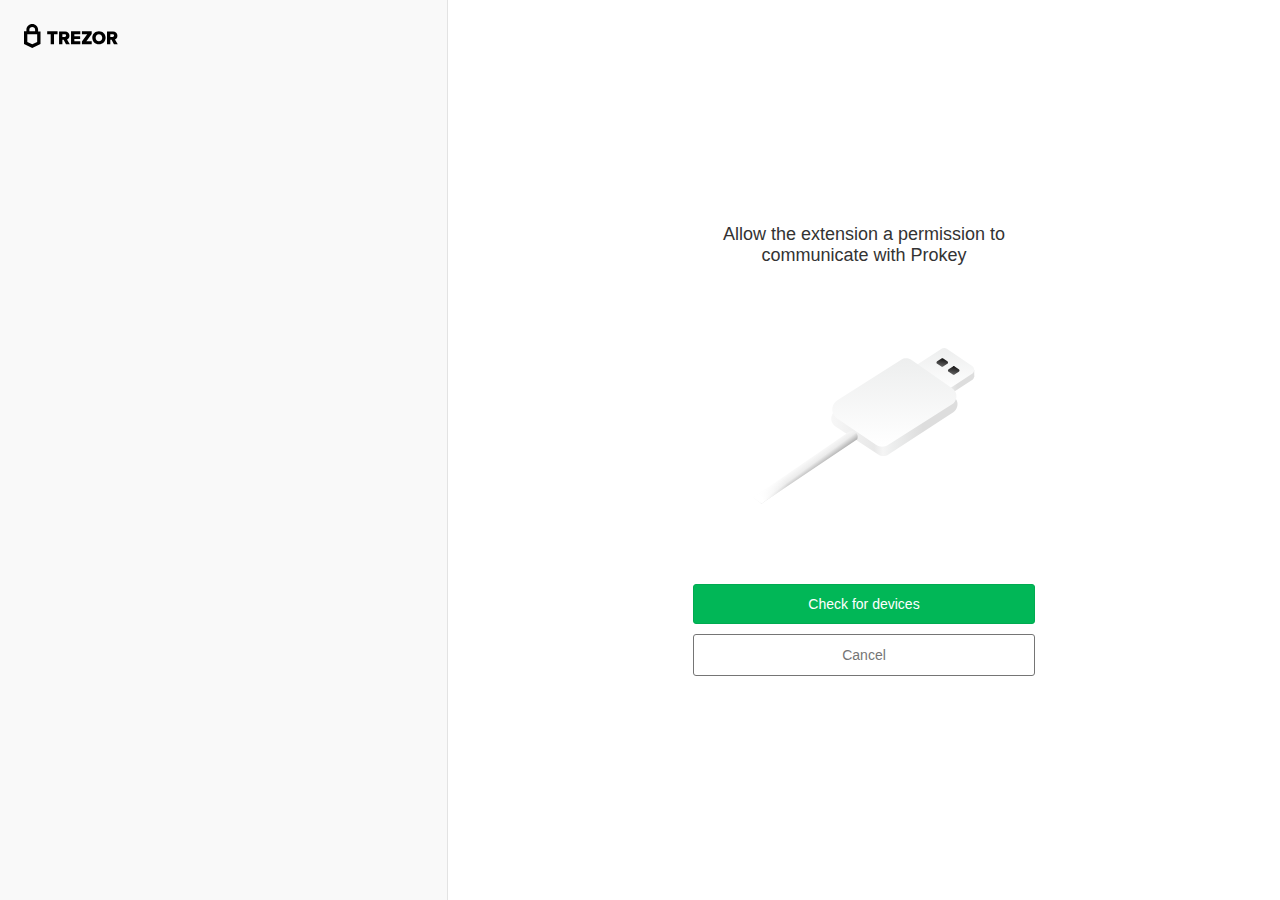
==== commit 423e2f31: "projey-connect 7.0.1 build" ====
--- a/extension-permissions.html
+++ b/extension-permissions.html
@@ -5,16 +5,16 @@
     <meta charset="UTF-8" />
     <meta http-equiv="X-UA-Compatible" content="IE=Edge" />
     <meta name="viewport" content="width=device-width,initial-scale=1.0,maximum-scale=1.0,user-scalable=0" />
-    <title>TrezorConnect | Trezor</title>
+    <title>ProkeyConnect | Prokey</title>
     <meta name="description" content="" />
     <meta name="keywords" content="" />
-    <meta name="author" content="Trezor info@trezor.io" />
+    <meta name="author" content="Prokey info@prokey.io" />
     <meta name="robots" content="noindex, nofollow" />
-    <meta name="title" content="Trezor Connect" />
+    <meta name="title" content="Prokey Connect" />
     <meta name="theme-color" content="#ffffff" />
     <meta http-equiv="Pragma" content="no-cache" />
     <meta http-equiv="Expires" content="-1" />
-<link href="./css/extensionPermissions.5f7629c825f38bf0bd1b.css" rel="stylesheet"></head>
+<link href="./css/extensionPermissions.927f5aa30cae421407c2.css" rel="stylesheet"></head>
 
 <body>
     <main>
@@ -45,7 +45,7 @@
         <section id="container">
             <div class="extension-permissions">
                 <div>
-                    <h3>Allow <span class="extension-name">the extension</span> a permission to communicate with Trezor</h3>
+                    <h3>Allow <span class="extension-name">the extension</span> a permission to communicate with Prokey</h3>
                 </div>
 
                 <svg width="222px" height="157px" viewBox="0 0 222 157" version="1.1" xmlns="http://www.w3.org/2000/svg" xmlns:xlink="http://www.w3.org/1999/xlink">
@@ -131,5 +131,5 @@
             </div>
         </section>
     </main>
-<script type="text/javascript" src="./js/extensionPermissions.5f7629c825f38bf0bd1b.js"></script></body>
+<script type="text/javascript" src="./js/extensionPermissions.927f5aa30cae421407c2.js"></script></body>
 </html>
--- a/css/extensionPermissions.927f5aa30cae421407c2.css
+++ b/css/extensionPermissions.927f5aa30cae421407c2.css
@@ -0,0 +1,2533 @@
+.extension-permissions {
+  display: flex;
+  flex-direction: column;
+  justify-content: space-between;
+}
+.extension-permissions h3 {
+  font-size: 18px;
+  font-weight: 500;
+  color: #333333;
+}
+.extension-permissions .buttons .confirm {
+  margin-bottom: 10px;
+  font-size: 14px;
+  color: #ffffff;
+  background: #01B757;
+}
+.extension-permissions .buttons .cancel {
+  font-size: 14px;
+  color: #757575;
+  border: 1px solid #757575;
+}
+aside {
+  display: flex;
+  flex-flow: column;
+  width: 50%;
+  height: 100%;
+  border-right: 1px solid #E3E3E3;
+  background-color: #F9F9F9;
+}
+aside .wrapper {
+  height: 100%;
+  display: flex;
+  flex-direction: column;
+  padding: 24px;
+}
+aside svg {
+  width: auto;
+  height: 24px;
+  align-self: flex-start;
+  margin-right: 20px;
+}
+aside .info-panel {
+  text-overflow: ellipsis;
+  overflow: hidden;
+  white-space: nowrap;
+  flex: 1;
+  display: flex;
+  flex-direction: column;
+  justify-content: center;
+  text-align: center;
+}
+aside .info-panel h2,
+aside .info-panel p {
+  text-overflow: ellipsis;
+  overflow: hidden;
+  white-space: nowrap;
+  word-break: break-word;
+}
+aside .service-info {
+  align-items: center;
+  justify-content: center;
+  margin-bottom: 10px;
+}
+aside .service-info.desktop {
+  display: flex;
+}
+aside .service-info.mobile {
+  display: none;
+}
+aside .service-info img {
+  height: 30px;
+  width: auto;
+}
+@media screen and (max-width: 639px) {
+  aside .service-info {
+    justify-content: flex-end;
+    margin: 0;
+  }
+}
+@media screen and (max-width: 425px) {
+  aside .header {
+    width: 100%;
+    display: flex;
+    justify-content: space-between;
+  }
+  aside .service-info.desktop {
+    display: none;
+  }
+  aside .service-info.mobile {
+    display: flex;
+  }
+}
+*,
+*:before,
+*:after {
+  box-sizing: border-box;
+}
+* {
+  margin: 0;
+  padding: 0;
+}
+*:focus,
+*:active,
+*:active:focus,
+*.focus,
+*:active.focus,
+*.active.focus,
+*::selection,
+*::-moz-selection {
+  outline: 0 !important;
+  -webkit-appearance: none;
+  -webkit-tap-highlight-color: rgba(0, 0, 0, 0);
+}
+html,
+body {
+  width: 100%;
+  height: 100%;
+}
+html {
+  position: relative;
+  font-size: 100%;
+}
+body {
+  position: relative;
+  min-height: 500px;
+  min-width: 328px;
+  font-family: -apple-system, BlinkMacSystemFont, "Segoe UI", "Roboto", "Helvetica Neue", Arial, sans-serif;
+  font-weight: 400;
+  font-size: 14px;
+  color: #494949;
+}
+main {
+  width: 100%;
+  height: 100%;
+  min-width: 300px;
+  min-height: none;
+  display: flex;
+}
+section {
+  width: 50%;
+  display: flex;
+  justify-content: center;
+  text-align: center;
+}
+#views {
+  display: none;
+}
+p {
+  font-size: 12px;
+  font-weight: 300;
+  color: #757575;
+}
+h2 {
+  font-size: 22px;
+  font-weight: 600;
+  -webkit-font-smoothing: antialiased;
+  text-rendering: optimizeLegibility;
+}
+h3 {
+  font-size: 16px;
+  font-weight: 600;
+  -webkit-font-smoothing: antialiased;
+  text-rendering: optimizeLegibility;
+  color: #333333;
+}
+a:focus,
+button:focus,
+input:focus,
+textarea:focus {
+  outline: 0;
+}
+#__lpform_input_idx_0_numspan,
+#__lpform_input_idx_0 {
+  display: none;
+}
+@media screen and (min-width: 768px) {
+  p {
+    font-size: 15px;
+    font-weight: 400px;
+  }
+  h2 {
+    font-size: 22px;
+  }
+  h3 {
+    font-size: 19px;
+  }
+}
+a:not(.button),
+a:visited {
+  cursor: pointer;
+  position: relative;
+  color: #01B757;
+  text-decoration: none;
+  transition: background-color 0.3s ease-in-out, color 0.3s ease-in-out, border-color 0.3s ease-in-out;
+  /* &:hover,
+    &:active {
+        &:after {
+            border-color: @color_white;
+        }
+    } */
+}
+a:not(.button):after,
+a:visited:after {
+  content: '';
+  position: absolute;
+  width: 100%;
+  border-top: 1px solid #01B757;
+  line-height: 1px;
+  left: 0px;
+  bottom: -1px;
+  transition: all 0.3s;
+}
+a:not(.button):hover,
+a:visited:hover {
+  color: #00AB51;
+}
+a:not(.button):active,
+a:visited:active {
+  color: #009546;
+}
+a.button {
+  text-decoration: none;
+}
+a.button:hover,
+a.button:active {
+  color: #ffffff;
+}
+a.button,
+button {
+  padding: 12px 24px;
+  border-radius: 3px;
+  font-size: 14px;
+  font-weight: 300;
+  cursor: pointer;
+  background: #01B757;
+  color: #ffffff;
+  border: 0px;
+  transition: background-color 0.3s ease-in-out, color 0.3s ease-in-out, border-color 0.3s ease-in-out;
+}
+a.button:hover,
+button:hover {
+  background: #00AB51;
+}
+a.button:active,
+button:active {
+  background: #009546;
+}
+a.button:disabled,
+button:disabled {
+  pointer-events: none;
+  opacity: 0.7;
+}
+a.button.blue,
+button.blue {
+  background: transparent;
+  border: 1px solid #1E7FF0;
+  color: #1E7FF0;
+  padding: 12px 58px;
+}
+a.button.blue:hover,
+button.blue:hover {
+  color: #ffffff;
+  background: #1E7FF0;
+}
+a.button.transparent,
+button.transparent {
+  background: transparent;
+  border: 0px;
+  color: #757575;
+  transition: background-color 0.3s ease-in-out, color 0.3s ease-in-out, border-color 0.3s ease-in-out;
+}
+a.button.transparent:hover,
+button.transparent:hover,
+a.button.transparent:active,
+button.transparent:active {
+  color: #494949;
+  background: transparent;
+}
+a.button.confirm,
+button.confirm {
+  width: 100%;
+  padding: 12px;
+  font-size: 14px;
+  color: #ffffff;
+  background-color: #01B757;
+}
+a.button.cancel,
+button.cancel {
+  width: 100%;
+  padding: 12px;
+  font-size: 14px;
+  color: #757575;
+  background-color: transparent;
+  border: 1px solid #757575;
+}
+a.button.cancel:hover,
+button.cancel:hover,
+a.button.cancel:active,
+button.cancel:active {
+  color: #494949;
+  background: transparent;
+}
+a.button.check-devices,
+button.check-devices {
+  display: flex;
+  align-items: center;
+  justify-content: center;
+  margin-bottom: 15px;
+  line-height: 1;
+  background-color: transparent;
+  border: 1px solid #00AB51;
+}
+a.button.check-devices .plus,
+button.check-devices .plus {
+  margin-right: 10px;
+  color: #00AB51;
+}
+a.button.check-devices .plus::after,
+button.check-devices .plus::after {
+  display: inline-block;
+  font-family: 'icomoon';
+  font-style: normal;
+  font-weight: normal;
+  line-height: 1;
+  font-size: 24px;
+  -webkit-font-smoothing: antialiased;
+  -moz-osx-font-smoothing: grayscale;
+  text-shadow: 1px 1px 1px rgba(0, 0, 0, 0.004);
+  content: "\e90d";
+}
+a.button.check-devices .text,
+button.check-devices .text {
+  font-size: 14px;
+  color: #00AB51;
+}
+a.button.check-devices:hover,
+button.check-devices:hover {
+  background-color: #00AB51;
+}
+a.button.check-devices:hover .plus,
+button.check-devices:hover .plus,
+a.button.check-devices:hover .text,
+button.check-devices:hover .text {
+  color: white;
+}
+a.button.list,
+button.list {
+  width: 100%;
+  height: 50px;
+  padding: 0 15px;
+  border: 1px solid #E3E3E3;
+  border-radius: 0px;
+  border-top-width: 0px;
+  text-align: left;
+  color: #757575;
+  background: #ffffff;
+}
+a.button.list:first-child,
+button.list:first-child {
+  border-top-left-radius: 2px;
+  border-top-right-radius: 2px;
+  border-top-width: 1px;
+}
+a.button.list:last-child,
+button.list:last-child {
+  border-bottom-left-radius: 2px;
+  border-bottom-right-radius: 2px;
+}
+a.button.list:not(:disabled):hover,
+button.list:not(:disabled):hover,
+a.button.list:not(:disabled):active,
+button.list:not(:disabled):active,
+a.button.list:not(:disabled).active,
+button.list:not(:disabled).active {
+  border-left: 1px solid #009546;
+  box-shadow: 2px 0 0 #009546 inset;
+  border-radius: 0px;
+  background: #F9F9F9;
+}
+a.button.list.disabled:hover,
+button.list.disabled:hover {
+  background: white;
+}
+a.button.notification-button,
+button.notification-button {
+  width: 100%;
+  border: 1px solid #EB8A00;
+  background-color: transparent;
+  text-align: center;
+  color: #EB8A00;
+  transition: all 0.15s;
+}
+a.button.notification-button:hover,
+button.notification-button:hover {
+  color: white;
+  background-color: #EB8A00;
+}
+@media screen and (min-width: 768px) {
+  a.button,
+  button {
+    font-size: 16px;
+  }
+  a.button.confirm,
+  button.confirm {
+    font-size: 16px;
+  }
+  a.button.cancel,
+  button.cancel {
+    font-size: 16px;
+  }
+}
+header {
+  position: fixed;
+  top: 0;
+  width: 640px;
+  height: 64px;
+  padding: 0px 32px;
+  display: flex;
+  justify-content: space-between;
+  align-items: center;
+  background: #ffffff;
+}
+header figure {
+  width: auto;
+  height: 24px;
+  margin: 0;
+}
+header figure svg {
+  fill: #494949;
+}
+header aside {
+  display: flex;
+  flex-direction: row;
+  align-items: center;
+}
+header aside .icon {
+  width: auto;
+  height: 24px;
+  display: none;
+  margin-right: 24px;
+}
+header aside .icon img {
+  width: auto;
+  height: 100%;
+}
+header aside .description {
+  display: flex;
+  flex-direction: column;
+}
+header aside .description .operation {
+  font-size: 14px;
+  font-weight: 400;
+  color: #494949;
+}
+header aside .description .origin {
+  font-size: 12px;
+  color: #757575;
+  margin-top: 2px;
+}
+input[type="text"],
+input[type="password"] {
+  font-size: 14px;
+  font-weight: 300;
+  line-height: 1.42857143;
+  font-family: "Roboto Mono", Menlo, Monaco, Consolas, "Courier New", monospace;
+  color: #494949;
+  background-color: #ffffff;
+  border: 1px solid #E3E3E3;
+  border-radius: 2px;
+  transition: border-color ease-in-out 0.15s, box-shadow ease-in-out 0.15s;
+  padding: 6px 12px;
+  width: 260px;
+}
+input[type="text"]:focus,
+input[type="password"]:focus {
+  outline: 0;
+  box-shadow: 0 1px 2px 0 rgba(169, 169, 169, 0.25);
+}
+.custom-checkbox {
+  position: relative;
+  display: flex;
+  align-items: center;
+  text-align: left;
+  line-height: 1;
+  cursor: pointer;
+  font-weight: 300;
+  font-size: 12px;
+  color: #757575;
+}
+.custom-checkbox input {
+  position: absolute;
+  left: -9999px;
+  z-index: -1;
+  opacity: 0;
+}
+.custom-checkbox input:checked + .indicator:after {
+  background-color: #01B757;
+  border-color: #01B757;
+}
+.custom-checkbox input:disabled + .indicator:after {
+  background-color: #757575;
+}
+.custom-checkbox .indicator {
+  position: relative;
+  height: 20px;
+  width: 20px;
+  margin-right: 12px;
+}
+.custom-checkbox .indicator:after {
+  display: inline-block;
+  font-family: 'icomoon';
+  font-style: normal;
+  font-weight: normal;
+  line-height: 1;
+  font-size: 24px;
+  -webkit-font-smoothing: antialiased;
+  -moz-osx-font-smoothing: grayscale;
+  text-shadow: 1px 1px 1px rgba(0, 0, 0, 0.004);
+  content: "\e91c";
+  transition: background-color 0.3s ease-in-out, color 0.3s ease-in-out, border-color 0.3s ease-in-out;
+  position: absolute;
+  top: 0;
+  left: 0;
+  height: 100%;
+  width: 100%;
+  font-size: 20px;
+  color: #ffffff;
+  background-color: #ffffff;
+  border: 1px solid #E3E3E3;
+  border-radius: 2px;
+}
+.custom-checkbox .indicator:hover {
+  border-color: #757575;
+}
+.custom-checkbox.radio .indicator:after {
+  border-radius: 50%;
+}
+.custom-checkbox.radio input:checked + .indicator:after {
+  content: '';
+  background: #ffffff;
+  border: 4px solid #01B757;
+}
+.custom-checkbox.align-left {
+  padding-left: 20px;
+  padding-right: 10px;
+}
+.custom-checkbox.align-left .indicator {
+  position: absolute;
+  left: 0;
+  top: 2px;
+  margin: 0;
+}
+.custom-checkbox.align-left .indicator:after {
+  top: 0px;
+}
+@media screen and (min-width: 768px) {
+  .custom-checkbox {
+    font-size: 14px;
+  }
+}
+.loader {
+  position: relative;
+  width: 130px;
+  height: 130px;
+  display: flex;
+  justify-content: center;
+  align-items: center;
+  align-self: center;
+}
+.loader p {
+  position: absolute;
+  color: #757575;
+  margin: 0;
+  width: 100%;
+  padding: 0px 24px;
+}
+.loader .circular {
+  padding-top: 0px;
+  width: 130px;
+  height: 130px;
+  animation: rotate 2s linear infinite;
+  transform-origin: center center;
+  position: absolute;
+}
+.loader .circular .route {
+  stroke: #F2F2F2;
+}
+.loader .circular .path {
+  stroke-dasharray: 1, 200;
+  stroke-dashoffset: 0;
+  animation: dash 1.5s ease-in-out infinite, color 6s ease-in-out infinite;
+  stroke-linecap: round;
+}
+@media screen and (min-width: 768px) {
+  .loader {
+    width: 160px;
+    height: 160px;
+  }
+  .loader .circular {
+    width: 160px;
+    height: 160px;
+  }
+}
+@font-face {
+  font-family: 'Roboto Zero';
+  src: url(../fonts/RobotoZero.de50c4a677eb2a2c365883738501fc45.eot) format('embedded-opentype'), url(../fonts/RobotoZero.de50c4a677eb2a2c365883738501fc45.eot?#iefix) format('embedded-opentype'), url(../fonts/RobotoZero.d061e9d5416b296df1af5f2329b18bd8.woff) format('woff'), url(../fonts/RobotoZero.7febde1a454a2ca901f39e2eb6e1af4c.ttf) format('truetype');
+}
+@font-face {
+  font-family: 'Roboto Mono';
+  font-style: normal;
+  src: url(../fonts/roboto-mono-v4-greek_cyrillic-ext_greek-ext_latin_cyrillic_vietnamese_latin-ext-regular.1047e03c490537e0e0c93b8ac3a44925.eot) format('embedded-opentype'),  url(../fonts/roboto-mono-v4-greek_cyrillic-ext_greek-ext_latin_cyrillic_vietnamese_latin-ext-regular.1047e03c490537e0e0c93b8ac3a44925.eot?#iefix) format('embedded-opentype'),  url(../fonts/roboto-mono-v4-greek_cyrillic-ext_greek-ext_latin_cyrillic_vietnamese_latin-ext-regular.8b0449900568bc4bd7690563901dd208.woff2) format('woff2'),  url(../fonts/roboto-mono-v4-greek_cyrillic-ext_greek-ext_latin_cyrillic_vietnamese_latin-ext-regular.bb8858f0b5ca736da3d439d9d5f479fe.woff) format('woff'),  url(../fonts/roboto-mono-v4-greek_cyrillic-ext_greek-ext_latin_cyrillic_vietnamese_latin-ext-regular.a48ac41620cd818c5020d0f4302489ff.ttf) format('truetype'),  url(../fonts/roboto-mono-v4-greek_cyrillic-ext_greek-ext_latin_cyrillic_vietnamese_latin-ext-regular.1fb9c16fbda854ad9885c8fa360cd34d.svg#RobotoMono) format('svg');
+  /* Legacy iOS */
+}
+@font-face {
+  font-family: 'icomoon';
+  src: url(../fonts/icomoon.a26761da53dda8f3d29442266e091bfc.eot) format('embedded-opentype'), url(../fonts/icomoon.a26761da53dda8f3d29442266e091bfc.eot?#iefix) format('embedded-opentype'), url(../fonts/icomoon.c8826b9535be7c13a73ffc413a38ee32.woff) format('woff'), url(../fonts/icomoon.b610a9be9486e52e1d6b191dc98ca1f9.ttf) format('truetype'), url(../fonts/icomoon.977a2c999a3eacaa1647a089041251de.svg#icomoon) format('svg');
+}
+@font-face {
+  font-family: 'text-security-disc';
+  src: url(../fonts/text-security-disc.6d04d79360f7263e0739bb3b194f6d64.eot);
+  src: url(../fonts/text-security-disc.6d04d79360f7263e0739bb3b194f6d64.eot?#iefix) format('embedded-opentype'), url(../fonts/text-security-disc.0e7e5cb49b1bb3ef9c948de9878d6ee2.woff) format('woff'), url(../fonts/text-security-disc.ea54324259d087da144746490d84dcb8.ttf) format('truetype'), url(../fonts/text-security-disc.ba919e19b1200a4ca349a8cb9dc3c139.svg#text-security) format('svg');
+}
+.icomoon-eject {
+  display: inline-block;
+  font-family: 'icomoon';
+  font-style: normal;
+  font-weight: normal;
+  line-height: 1;
+  font-size: 24px;
+  -webkit-font-smoothing: antialiased;
+  -moz-osx-font-smoothing: grayscale;
+  text-shadow: 1px 1px 1px rgba(0, 0, 0, 0.004);
+  content: "\e902";
+}
+.icomoon-refresh {
+  display: inline-block;
+  font-family: 'icomoon';
+  font-style: normal;
+  font-weight: normal;
+  line-height: 1;
+  font-size: 24px;
+  -webkit-font-smoothing: antialiased;
+  -moz-osx-font-smoothing: grayscale;
+  text-shadow: 1px 1px 1px rgba(0, 0, 0, 0.004);
+  content: "\e903";
+}
+.icomoon-info {
+  display: inline-block;
+  font-family: 'icomoon';
+  font-style: normal;
+  font-weight: normal;
+  line-height: 1;
+  font-size: 24px;
+  -webkit-font-smoothing: antialiased;
+  -moz-osx-font-smoothing: grayscale;
+  text-shadow: 1px 1px 1px rgba(0, 0, 0, 0.004);
+  content: "\e904";
+}
+.icomoon-chat {
+  display: inline-block;
+  font-family: 'icomoon';
+  font-style: normal;
+  font-weight: normal;
+  line-height: 1;
+  font-size: 24px;
+  -webkit-font-smoothing: antialiased;
+  -moz-osx-font-smoothing: grayscale;
+  text-shadow: 1px 1px 1px rgba(0, 0, 0, 0.004);
+  content: "\e905";
+}
+.icomoon-redirect {
+  display: inline-block;
+  font-family: 'icomoon';
+  font-style: normal;
+  font-weight: normal;
+  line-height: 1;
+  font-size: 24px;
+  -webkit-font-smoothing: antialiased;
+  -moz-osx-font-smoothing: grayscale;
+  text-shadow: 1px 1px 1px rgba(0, 0, 0, 0.004);
+  content: "\e906";
+}
+.icomoon-settings {
+  display: inline-block;
+  font-family: 'icomoon';
+  font-style: normal;
+  font-weight: normal;
+  line-height: 1;
+  font-size: 24px;
+  -webkit-font-smoothing: antialiased;
+  -moz-osx-font-smoothing: grayscale;
+  text-shadow: 1px 1px 1px rgba(0, 0, 0, 0.004);
+  content: "\e907";
+}
+.icomoon-warning {
+  display: inline-block;
+  font-family: 'icomoon';
+  font-style: normal;
+  font-weight: normal;
+  line-height: 1;
+  font-size: 24px;
+  -webkit-font-smoothing: antialiased;
+  -moz-osx-font-smoothing: grayscale;
+  text-shadow: 1px 1px 1px rgba(0, 0, 0, 0.004);
+  content: "\e908";
+}
+.icomoon-arrow-down {
+  display: inline-block;
+  font-family: 'icomoon';
+  font-style: normal;
+  font-weight: normal;
+  line-height: 1;
+  font-size: 24px;
+  -webkit-font-smoothing: antialiased;
+  -moz-osx-font-smoothing: grayscale;
+  text-shadow: 1px 1px 1px rgba(0, 0, 0, 0.004);
+  content: "\e909";
+}
+.icomoon-close {
+  display: inline-block;
+  font-family: 'icomoon';
+  font-style: normal;
+  font-weight: normal;
+  line-height: 1;
+  font-size: 24px;
+  -webkit-font-smoothing: antialiased;
+  -moz-osx-font-smoothing: grayscale;
+  text-shadow: 1px 1px 1px rgba(0, 0, 0, 0.004);
+  content: "\e90a";
+}
+.icomoon-arrow-up {
+  display: inline-block;
+  font-family: 'icomoon';
+  font-style: normal;
+  font-weight: normal;
+  line-height: 1;
+  font-size: 24px;
+  -webkit-font-smoothing: antialiased;
+  -moz-osx-font-smoothing: grayscale;
+  text-shadow: 1px 1px 1px rgba(0, 0, 0, 0.004);
+  content: "\e90b";
+}
+.icomoon-arrow-right2 {
+  display: inline-block;
+  font-family: 'icomoon';
+  font-style: normal;
+  font-weight: normal;
+  line-height: 1;
+  font-size: 24px;
+  -webkit-font-smoothing: antialiased;
+  -moz-osx-font-smoothing: grayscale;
+  text-shadow: 1px 1px 1px rgba(0, 0, 0, 0.004);
+  content: "\e90c";
+}
+.icomoon-plus {
+  display: inline-block;
+  font-family: 'icomoon';
+  font-style: normal;
+  font-weight: normal;
+  line-height: 1;
+  font-size: 24px;
+  -webkit-font-smoothing: antialiased;
+  -moz-osx-font-smoothing: grayscale;
+  text-shadow: 1px 1px 1px rgba(0, 0, 0, 0.004);
+  content: "\e90d";
+}
+.icomoon-arrow-right {
+  display: inline-block;
+  font-family: 'icomoon';
+  font-style: normal;
+  font-weight: normal;
+  line-height: 1;
+  font-size: 24px;
+  -webkit-font-smoothing: antialiased;
+  -moz-osx-font-smoothing: grayscale;
+  text-shadow: 1px 1px 1px rgba(0, 0, 0, 0.004);
+  content: "\e90e";
+}
+.icomoon-help {
+  display: inline-block;
+  font-family: 'icomoon';
+  font-style: normal;
+  font-weight: normal;
+  line-height: 1;
+  font-size: 24px;
+  -webkit-font-smoothing: antialiased;
+  -moz-osx-font-smoothing: grayscale;
+  text-shadow: 1px 1px 1px rgba(0, 0, 0, 0.004);
+  content: "\e90f";
+}
+.icomoon-eye-error {
+  display: inline-block;
+  font-family: 'icomoon';
+  font-style: normal;
+  font-weight: normal;
+  line-height: 1;
+  font-size: 24px;
+  -webkit-font-smoothing: antialiased;
+  -moz-osx-font-smoothing: grayscale;
+  text-shadow: 1px 1px 1px rgba(0, 0, 0, 0.004);
+  content: "\e911";
+}
+.icomoon-T1 {
+  display: inline-block;
+  font-family: 'icomoon';
+  font-style: normal;
+  font-weight: normal;
+  line-height: 1;
+  font-size: 24px;
+  -webkit-font-smoothing: antialiased;
+  -moz-osx-font-smoothing: grayscale;
+  text-shadow: 1px 1px 1px rgba(0, 0, 0, 0.004);
+  content: "\e912";
+}
+.icomoon-arrow-left {
+  display: inline-block;
+  font-family: 'icomoon';
+  font-style: normal;
+  font-weight: normal;
+  line-height: 1;
+  font-size: 24px;
+  -webkit-font-smoothing: antialiased;
+  -moz-osx-font-smoothing: grayscale;
+  text-shadow: 1px 1px 1px rgba(0, 0, 0, 0.004);
+  content: "\e91a";
+}
+.icomoon-setmax {
+  display: inline-block;
+  font-family: 'icomoon';
+  font-style: normal;
+  font-weight: normal;
+  line-height: 1;
+  font-size: 24px;
+  -webkit-font-smoothing: antialiased;
+  -moz-osx-font-smoothing: grayscale;
+  text-shadow: 1px 1px 1px rgba(0, 0, 0, 0.004);
+  content: "\e91b";
+}
+.icomoon-checked {
+  display: inline-block;
+  font-family: 'icomoon';
+  font-style: normal;
+  font-weight: normal;
+  line-height: 1;
+  font-size: 24px;
+  -webkit-font-smoothing: antialiased;
+  -moz-osx-font-smoothing: grayscale;
+  text-shadow: 1px 1px 1px rgba(0, 0, 0, 0.004);
+  content: "\e91c";
+}
+.icomoon-error {
+  display: inline-block;
+  font-family: 'icomoon';
+  font-style: normal;
+  font-weight: normal;
+  line-height: 1;
+  font-size: 24px;
+  -webkit-font-smoothing: antialiased;
+  -moz-osx-font-smoothing: grayscale;
+  text-shadow: 1px 1px 1px rgba(0, 0, 0, 0.004);
+  content: "\e91d";
+}
+.icomoon-eye {
+  display: inline-block;
+  font-family: 'icomoon';
+  font-style: normal;
+  font-weight: normal;
+  line-height: 1;
+  font-size: 24px;
+  -webkit-font-smoothing: antialiased;
+  -moz-osx-font-smoothing: grayscale;
+  text-shadow: 1px 1px 1px rgba(0, 0, 0, 0.004);
+  content: "\e91e";
+}
+.icomoon-back {
+  display: inline-block;
+  font-family: 'icomoon';
+  font-style: normal;
+  font-weight: normal;
+  line-height: 1;
+  font-size: 24px;
+  -webkit-font-smoothing: antialiased;
+  -moz-osx-font-smoothing: grayscale;
+  text-shadow: 1px 1px 1px rgba(0, 0, 0, 0.004);
+  content: "\e91f";
+}
+.icomoon-exit {
+  display: inline-block;
+  font-family: 'icomoon';
+  font-style: normal;
+  font-weight: normal;
+  line-height: 1;
+  font-size: 24px;
+  -webkit-font-smoothing: antialiased;
+  -moz-osx-font-smoothing: grayscale;
+  text-shadow: 1px 1px 1px rgba(0, 0, 0, 0.004);
+  content: "\e920";
+}
+footer {
+  position: fixed;
+  bottom: 0;
+  width: 100%;
+  padding: 15px 15px 5px 15px;
+  font-size: 12px;
+}
+footer a,
+footer a:visited {
+  color: #01B757;
+}
+footer a:hover,
+footer a:visited:hover {
+  text-decoration: none;
+}
+@keyframes pulsate {
+  0%,
+  100% {
+    opacity: 0.5;
+  }
+  50% {
+    opacity: 1;
+  }
+}
+@keyframes connect {
+  0%,
+  100% {
+    transform: translateY(0px);
+  }
+  50% {
+    transform: translateY(-4px);
+  }
+}
+@keyframes rotate {
+  100% {
+    transform: rotate(360deg);
+  }
+}
+@keyframes dash {
+  0% {
+    stroke-dasharray: 1, 200;
+    stroke-dashoffset: 0;
+  }
+  50% {
+    stroke-dasharray: 89, 200;
+    stroke-dashoffset: -35;
+  }
+  100% {
+    stroke-dasharray: 89, 200;
+    stroke-dashoffset: -124;
+  }
+}
+@keyframes color {
+  100%,
+  0% {
+    stroke: #01B757;
+  }
+  40% {
+    stroke: #01B757;
+  }
+  66% {
+    stroke: #00AB51;
+  }
+  80%,
+  90% {
+    stroke: #009546;
+  }
+}
+@media screen and (min-width: 768px) {
+  aside {
+    width: 35%;
+  }
+  section {
+    width: 65%;
+    align-items: center;
+  }
+  section > div {
+    height: auto;
+  }
+}
+@media screen and (max-width: 639px) {
+  main {
+    flex-direction: column;
+    min-height: none;
+  }
+  section,
+  aside {
+    width: 100%;
+    height: auto;
+  }
+  aside .wrapper {
+    flex-direction: row;
+    justify-content: space-between;
+    align-items: center;
+  }
+  aside svg {
+    align-self: auto;
+  }
+  aside .info-panel {
+    text-align: right;
+  }
+  aside .info-panel h2 {
+    font-size: 16px;
+    padding-top: 5px;
+  }
+  aside .labeling {
+    display: none;
+  }
+  section {
+    flex: 1;
+  }
+  section div > svg {
+    padding-top: 15px;
+  }
+  section div.pin {
+    min-height: 480px;
+  }
+  section div.passphrase {
+    padding: 20px 30px;
+  }
+  section div.browser {
+    flex-direction: column;
+  }
+  .confirm {
+    margin-top: 25px;
+  }
+}
+@media screen and (max-width: 425px) {
+  aside .wrapper {
+    flex-direction: column;
+  }
+  aside .wrapper svg {
+    margin: 0;
+  }
+  aside .wrapper .info-panel {
+    max-width: 100%;
+    text-align: center;
+  }
+}
+section > div {
+  width: 100%;
+  height: 100%;
+  padding: 24px;
+  max-width: 320px;
+}
+section > div svg {
+  align-self: center;
+}
+section > div.select-account {
+  padding: 30px 0;
+  max-width: none;
+  min-width: 320px;
+}
+section > div.follow-device {
+  padding: 30px 24px;
+}
+section > div .divider {
+  display: block;
+  margin: 20px 0;
+  text-align: center;
+  overflow: hidden;
+  white-space: nowrap;
+}
+section > div .divider span {
+  position: relative;
+  display: inline-block;
+  font-size: 14px;
+  color: #757575;
+}
+section > div .divider span:before,
+section > div .divider span:after {
+  content: "";
+  position: absolute;
+  top: 50%;
+  width: 9999px;
+  height: 1px;
+  background: #E3E3E3;
+}
+section > div .divider span:before {
+  right: 100%;
+  margin-right: 15px;
+}
+section > div .divider span:after {
+  left: 100%;
+  margin-left: 15px;
+}
+@media screen and (min-width: 768px) {
+  section > div {
+    height: 500px;
+    max-width: 390px;
+  }
+}
+.notification {
+  width: 100%;
+  background-color: #FFEFD9;
+}
+.notification .notification-item {
+  padding: 20px;
+  border-top: 1px solid #EB8A00;
+}
+.notification .notification-item:first-child {
+  border: 0px;
+}
+.notification .header {
+  margin-bottom: 10px;
+  display: flex;
+  justify-content: space-between;
+  align-items: center;
+}
+.notification .header .left {
+  display: flex;
+  align-items: center;
+}
+.notification h3 {
+  font-weight: 600;
+  font-size: 14px;
+  color: #EB8A00;
+}
+.notification p {
+  padding-left: 30px;
+  font-weight: 300;
+  font-size: 14px;
+  color: #EB8A00;
+}
+.notification .warning-icon {
+  width: 30px;
+  height: 30px;
+}
+.notification .warning-icon::before {
+  display: inline-block;
+  font-family: 'icomoon';
+  font-style: normal;
+  font-weight: normal;
+  line-height: 1;
+  font-size: 24px;
+  -webkit-font-smoothing: antialiased;
+  -moz-osx-font-smoothing: grayscale;
+  text-shadow: 1px 1px 1px rgba(0, 0, 0, 0.004);
+  content: "\e908";
+  position: relative;
+  top: 2px;
+  right: 5px;
+  width: 30px;
+  height: 30px;
+  color: #EB8A00;
+  font-size: 30px;
+}
+.notification .close-icon {
+  width: 20px;
+  height: 20px;
+}
+.notification .close-icon::before {
+  display: inline-block;
+  font-family: 'icomoon';
+  font-style: normal;
+  font-weight: normal;
+  line-height: 1;
+  font-size: 24px;
+  -webkit-font-smoothing: antialiased;
+  -moz-osx-font-smoothing: grayscale;
+  text-shadow: 1px 1px 1px rgba(0, 0, 0, 0.004);
+  content: "\e90a";
+  position: relative;
+  top: 1px;
+  left: 5px;
+  width: 20px;
+  height: 20px;
+  color: #EB8A00;
+  font-size: 20px;
+}
+.notification .close-icon:hover {
+  cursor: pointer;
+}
+.notification .button {
+  margin-top: 13px;
+  display: block;
+}
+@media screen and (max-width: 639px) {
+  .notification .notification-item {
+    padding: 10px 20px;
+  }
+  .notification .header {
+    margin-bottom: 0;
+  }
+}
+[tooltip] {
+  position: absolute;
+  z-index: 1000;
+}
+[tooltip]::before {
+  content: '';
+  position: absolute;
+  top: -6px;
+  left: 50%;
+  transform: translateX(-50%);
+  border-width: 4px 6px 0 6px;
+  border-style: solid;
+  border-color: rgba(80, 80, 80, 0.95) transparent transparent transparent;
+  z-index: 100;
+  opacity: 0;
+}
+[tooltip]::after {
+  content: attr(tooltip);
+  padding: 10px 15px;
+  position: absolute;
+  left: 70px;
+  top: -6px;
+  min-width: 150px;
+  max-width: 300px;
+  max-height: 150px;
+  transform: translateX(-50%) translateY(-100%);
+  border-radius: 5px;
+  background: rgba(80, 80, 80, 0.95);
+  color: #fff;
+  font-size: 12px;
+  text-align: left;
+  pointer-events: none;
+  opacity: 0;
+}
+[tooltip-position='bottom']::before {
+  top: 100%;
+  margin-top: 8px;
+  transform: translateX(-50%) translateY(-100%) rotate(-180deg);
+}
+[tooltip-position='bottom']::after {
+  top: 100%;
+  margin-top: 8px;
+  transform: translateX(-50%) translateY(0%);
+}
+[tooltip]:hover::after,
+[tooltip]:hover::before {
+  opacity: 1;
+}
+.permissions h3 span {
+  display: block;
+  font-weight: 400;
+}
+.permissions_list {
+  list-style-type: none;
+}
+.select-account {
+  display: flex;
+  flex-direction: column;
+  justify-content: space-between;
+}
+.select-account .title-mobile {
+  display: block;
+}
+.select-account .title-desktop {
+  display: none;
+}
+.select-account .wrapper {
+  height: 100%;
+  display: flex;
+  flex-direction: column;
+  justify-content: space-between;
+  overflow: hidden;
+}
+.select-account h3 {
+  margin-bottom: 16px;
+}
+.select-account .tabs {
+  position: relative;
+  top: -24px;
+  display: none;
+  flex-direction: row;
+}
+.select-account .tab-selection {
+  position: relative;
+  width: 50%;
+  padding: 16px 0px;
+  border-bottom: 2px solid #E3E3E3;
+}
+.select-account .tab-selection:after {
+  content: '';
+  position: absolute;
+  width: 100%;
+  border-bottom: 3px solid #ffffff;
+  line-height: 1px;
+  left: 0px;
+  bottom: -1px;
+  transition: border-color 0.3s, color 0.3s;
+}
+.select-account .tab-selection:hover,
+.select-account .tab-selection:active,
+.select-account .tab-selection.active {
+  cursor: pointer;
+  color: #01B757;
+}
+.select-account .tab-selection:hover:after,
+.select-account .tab-selection:active:after,
+.select-account .tab-selection.active:after {
+  border-color: #01B757;
+}
+.select-account .tab-selection:not(.active) {
+  color: #757575;
+}
+.select-account.normal .select-account-list.normal {
+  display: block;
+}
+.select-account.normal .tab-selection.normal {
+  cursor: pointer;
+  color: #01B757;
+}
+.select-account.normal .tab-selection.normal:after {
+  border-color: #01B757;
+}
+.select-account.legacy .select-account-list.legacy {
+  display: block;
+}
+.select-account.legacy .tab-selection.legacy {
+  cursor: pointer;
+  color: #01B757;
+}
+.select-account.legacy .tab-selection.legacy:after {
+  border-color: #01B757;
+}
+.select-account .select-account-list {
+  margin: 0 30px 30px;
+  position: relative;
+  overflow-y: auto;
+  display: none;
+  border-top: 1px solid #E3E3E3;
+  border-bottom: 1px solid #E3E3E3;
+  border-top-left-radius: 2px;
+  border-top-right-radius: 2px;
+  border-bottom-left-radius: 2px;
+  border-bottom-right-radius: 2px;
+}
+.select-account .select-account-list [tooltip] {
+  width: 100%;
+  height: 50px;
+}
+.select-account .select-account-list [tooltip]::after {
+  left: 50%;
+}
+.select-account .select-account-list button.list {
+  display: flex;
+}
+.select-account .select-account-list button.list:first-child {
+  border-top: transparent;
+}
+.select-account .select-account-list button.list:last-child {
+  border-bottom: transparent;
+}
+.select-account .select-account-list button {
+  align-items: center;
+  transition: 0s;
+}
+.select-account .select-account-list button.disabled .account-title,
+.select-account .select-account-list button.disabled .account-status {
+  color: rgba(227, 227, 227, 0.5);
+}
+.select-account .select-account-list button .account-title {
+  text-overflow: ellipsis;
+  overflow: hidden;
+  white-space: nowrap;
+  flex: 1;
+  margin-right: 10px;
+  font-weight: 500;
+  font-size: 14px;
+  color: #494949;
+}
+.select-account .select-account-list button .account-status {
+  text-align: right;
+  font-size: 12px;
+  color: #757575;
+}
+.select-account .select-account-list svg,
+.select-account .select-account-list p {
+  color: #757575;
+  fill: #757575;
+  transition: color 0.3s ease-in-out, fill 0.3s ease-in-out;
+}
+.select-account .select-account-list:hover svg,
+.select-account .select-account-list:active svg,
+.select-account .select-account-list.active svg,
+.select-account .select-account-list:hover p,
+.select-account .select-account-list:active p,
+.select-account .select-account-list.active p {
+  color: #1E7FF0;
+  fill: #1E7FF0;
+}
+.select-account .enable-labeling {
+  padding: 0;
+  display: flex;
+  justify-content: center;
+  align-items: center;
+  cursor: pointer;
+  background: transparent;
+}
+.select-account .enable-labeling svg {
+  padding: 0;
+  margin-right: 12px;
+  width: 26px;
+  height: 24px;
+}
+.select-account .enable-labeling svg,
+.select-account .enable-labeling p {
+  color: #757575;
+  fill: #757575;
+  transition: color 0.3s ease-in-out, fill 0.3s ease-in-out;
+}
+.select-account .enable-labeling:hover svg,
+.select-account .enable-labeling:active svg,
+.select-account .enable-labeling.active svg,
+.select-account .enable-labeling:hover p,
+.select-account .enable-labeling:active p,
+.select-account .enable-labeling.active p {
+  color: #1E7FF0;
+  fill: #1E7FF0;
+}
+@media screen and (min-width: 768px) {
+  .select-account {
+    height: 100%;
+  }
+  .select-account .wrapper {
+    width: 500px;
+    margin: 0 auto;
+  }
+  .select-account .title-mobile {
+    display: none;
+  }
+  .select-account .title-desktop {
+    display: block;
+  }
+}
+@media screen and (max-width: 639px) {
+  .select-account .wrapper {
+    overflow: visible;
+  }
+  .select-account .select-account-list {
+    overflow: visible;
+    max-height: none;
+  }
+  .select-account .enable-labeling {
+    margin-bottom: 24px;
+  }
+}
+.bootloader {
+  display: flex;
+  flex-direction: column;
+  justify-content: space-between;
+}
+.bootloader .wrapper {
+  height: 100%;
+  display: flex;
+  flex-direction: column;
+  justify-content: center;
+}
+.bootloader .wrapper svg {
+  height: auto;
+  width: 25px;
+}
+.bootloader .wrapper svg .connect-usb-pin,
+.bootloader .wrapper svg .connect-usb-cable {
+  animation: connect 1.3s ease-out infinite;
+}
+.bootloader .wrapper p {
+  margin: 15px 0 0 0;
+  font-weight: 600;
+  color: #01B757;
+  animation: pulsate 1.3s ease-out infinite;
+}
+.browser {
+  display: flex;
+  flex-direction: column;
+  align-items: center;
+}
+.browser h3 {
+  margin-bottom: 3px;
+}
+.browser .wrapper {
+  display: flex;
+  justify-content: space-around;
+  width: 100%;
+  margin: auto;
+}
+.browser .wrapper a::after {
+  content: none;
+}
+.browser .wrapper .icon {
+  margin: 10px;
+}
+.browser .wrapper .icon p {
+  font-size: 10px;
+}
+@keyframes toast {
+  0%,
+  100% {
+    opacity: 0;
+  }
+  5%,
+  75% {
+    opacity: 1;
+  }
+}
+.check-address {
+  display: flex;
+  flex-direction: column;
+  justify-content: center;
+}
+.check-address svg {
+  height: 49px;
+  width: 40px;
+}
+.check-address p {
+  margin: 8px 0px 0px 0px;
+  font-weight: 600;
+  color: #01B757;
+  animation: pulsate 1.3s ease-out infinite;
+}
+.check-address .button-request-data {
+  padding: 8px 0px;
+}
+.check-address .button-request-data p {
+  margin: 0;
+  animation: none;
+}
+.check-address .button-request-data .path-value {
+  color: #E3E3E3;
+  font-weight: 400;
+}
+.check-address .button-request-data .address-value-container {
+  position: relative;
+  display: flex;
+  flex-direction: row;
+  align-items: center;
+  justify-content: center;
+}
+.check-address .button-request-data .address-value-container .toast {
+  display: none;
+  position: absolute;
+  background: rgba(0, 0, 0, 0.75);
+  padding: 4px 12px;
+  border-radius: 4px;
+  color: #ffffff;
+  font-weight: 400;
+}
+.check-address .button-request-data .address-value-container .toast.visible {
+  display: block;
+  animation: toast 3s ease-out infinite;
+}
+.check-address .button-request-data .address-value-container .address-value {
+  word-break: break-all;
+  color: #757575;
+}
+.check-address .button-request-data .address-value-container .clipboard-button {
+  margin-left: 8px;
+  cursor: pointer;
+}
+.check-address .button-request-data .address-value-container .clipboard-button svg {
+  padding: 0px !important;
+  width: 24px !important;
+  height: 100% !important;
+  fill: #757575;
+  transition: fill 0.3s;
+}
+.check-address .button-request-data .address-value-container .clipboard-button:hover svg {
+  fill: #494949;
+}
+@media screen and (min-width: 768px) {
+  .check-address {
+    max-width: 100%;
+  }
+  .check-address svg {
+    height: 63px;
+    width: 21.6px;
+  }
+}
+@media screen and (max-width: 639px) {
+  .check-address {
+    max-width: 100%;
+  }
+}
+.connect {
+  display: flex;
+  flex-direction: column;
+  justify-content: center;
+}
+.connect svg {
+  height: 49px;
+  width: 40px;
+}
+.connect p {
+  margin: 8px 0px 0px 0px;
+  font-weight: 600;
+  color: #01B757;
+  animation: pulsate 1.3s ease-out infinite;
+}
+.connect .connect-usb-pin,
+.connect .connect-usb-cable {
+  animation: connect 1.3s ease-out infinite;
+}
+.connect .webusb {
+  display: none;
+  flex-direction: column;
+  justify-content: center;
+}
+@media screen and (min-width: 768px) {
+  .connect svg {
+    height: 63px;
+    width: 21.6px;
+  }
+}
+.device-management {
+  display: flex;
+  flex-direction: column;
+  justify-content: space-between;
+}
+.device-management h3 {
+  text-overflow: ellipsis;
+  overflow: hidden;
+}
+.device-management h3 span {
+  white-space: nowrap;
+}
+.device-management .buttons .confirm {
+  margin-bottom: 10px;
+}
+.device-management .buttons .confirm.wipe {
+  background-color: #ED1212;
+}
+.export-account-info {
+  display: flex;
+  flex-direction: column;
+  justify-content: space-between;
+}
+.export-account-info h3 {
+  display: flex;
+  flex-direction: column;
+}
+.export-account-info h3 span {
+  text-overflow: ellipsis;
+  overflow: hidden;
+  white-space: nowrap;
+  flex: 1;
+}
+.export-account-info .buttons .confirm {
+  margin-bottom: 10px;
+}
+.export-address {
+  display: flex;
+  flex-direction: column;
+  justify-content: space-between;
+}
+.export-address h3 {
+  text-overflow: ellipsis;
+  overflow: hidden;
+}
+.export-address h3 span {
+  white-space: nowrap;
+}
+.export-address .buttons .confirm {
+  margin-bottom: 10px;
+}
+.export-xpub {
+  display: flex;
+  flex-direction: column;
+  justify-content: space-between;
+}
+.export-xpub h3 {
+  text-overflow: ellipsis;
+  overflow: hidden;
+}
+.export-xpub h3 span {
+  white-space: nowrap;
+}
+.export-xpub .buttons .confirm {
+  margin-bottom: 10px;
+}
+.select-fee {
+  display: flex;
+  flex-direction: column;
+}
+.select-fee .back-button {
+  display: flex;
+  align-items: center;
+  margin-bottom: 12px;
+  text-align: left;
+  color: #757575;
+}
+.select-fee .back-button .arrow {
+  display: flex;
+  align-items: center;
+  width: 14px;
+}
+.select-fee .back-button .arrow::after {
+  display: inline-block;
+  font-family: 'icomoon';
+  font-style: normal;
+  font-weight: normal;
+  line-height: 1;
+  font-size: 24px;
+  -webkit-font-smoothing: antialiased;
+  -moz-osx-font-smoothing: grayscale;
+  text-shadow: 1px 1px 1px rgba(0, 0, 0, 0.004);
+  content: "\e91a";
+  position: relative;
+  font-size: 18px;
+  left: -4px;
+}
+.select-fee .back-button .text {
+  font-size: 13px;
+}
+.select-fee .back-button:hover {
+  cursor: pointer;
+  color: #494949;
+}
+.select-fee h3 {
+  margin-bottom: 12px;
+}
+.select-fee .wrapper {
+  height: 100%;
+  display: flex;
+  flex-direction: column;
+  justify-content: space-between;
+}
+.select-fee .select-fee-list {
+  flex: 1;
+  overflow-y: auto;
+  /* a button element cannot have any interactive element as a child (not valid HTML) */
+  /* therefore ".custom-fee" is a div styled as button  */
+}
+.select-fee .select-fee-list button,
+.select-fee .select-fee-list .custom-fee {
+  display: flex;
+  align-items: center;
+  justify-content: space-between;
+  transition: 0s;
+}
+.select-fee .select-fee-list button .fee-title,
+.select-fee .select-fee-list .custom-fee .fee-title {
+  font-size: 16px;
+  color: #494949;
+  text-transform: capitalize;
+}
+.select-fee .select-fee-list button .fee-subtitle,
+.select-fee .select-fee-list .custom-fee .fee-subtitle {
+  font-size: 12px;
+  color: #757575;
+  display: block;
+}
+.select-fee .select-fee-list button .fee-info,
+.select-fee .select-fee-list .custom-fee .fee-info {
+  height: 100%;
+  display: flex;
+  flex-direction: column;
+  justify-content: center;
+  text-align: right;
+  font-size: 12px;
+  white-space: nowrap;
+  color: #757575;
+}
+.select-fee .select-fee-list .custom-fee {
+  width: 100%;
+  height: 50px;
+  padding: 0 15px;
+  border: 1px solid #E3E3E3;
+  border-radius: 0px;
+  border-top-width: 0px;
+  text-align: left;
+  color: #757575;
+  background: #ffffff;
+  cursor: pointer;
+}
+.select-fee .select-fee-list .custom-fee:first-child {
+  border-top-left-radius: 2px;
+  border-top-right-radius: 2px;
+  border-top-width: 1px;
+}
+.select-fee .select-fee-list .custom-fee:last-child {
+  border-bottom-left-radius: 2px;
+  border-bottom-right-radius: 2px;
+}
+.select-fee .select-fee-list .custom-fee:not(:disabled):hover,
+.select-fee .select-fee-list .custom-fee:not(:disabled):active,
+.select-fee .select-fee-list .custom-fee:not(:disabled).active {
+  border-left: 1px solid #009546;
+  box-shadow: 2px 0 0 #009546 inset;
+  border-radius: 0px;
+  background: #F9F9F9;
+}
+.select-fee .select-fee-list .custom-fee.disabled:hover {
+  background: white;
+}
+.select-fee .select-fee-list .custom-fee .fee-data {
+  width: 100%;
+  display: flex;
+  justify-content: space-between;
+  align-items: center;
+  height: 30px;
+}
+.select-fee .select-fee-list .custom-fee .fee-data .fee-info {
+  visibility: hidden;
+  height: auto;
+}
+.select-fee .select-fee-list .custom-fee .bottom {
+  display: none;
+}
+.select-fee .select-fee-list .custom-fee.active {
+  height: 140px;
+  padding: 9px 15px;
+  flex-direction: column;
+  align-items: unset;
+  cursor: text;
+}
+.select-fee .select-fee-list .custom-fee.active .fee-info {
+  visibility: visible;
+  padding-top: 1px;
+}
+.select-fee .select-fee-list .custom-fee.active .bottom {
+  display: block;
+}
+.select-fee .select-fee-list .custom-fee.active .fee-input,
+.select-fee .select-fee-list .custom-fee.active .note {
+  width: 100%;
+}
+.select-fee .select-fee-list .custom-fee.active .fee-input {
+  line-height: 30px;
+  border: 1px solid #E3E3E3;
+  border-radius: 2px;
+  font-size: 14px;
+  padding-left: 9px;
+}
+.select-fee .select-fee-list .custom-fee.active .fee-input::-webkit-outer-spin-button,
+.select-fee .select-fee-list .custom-fee.active .fee-input::-webkit-inner-spin-button {
+  /* display: none; <- Crashes Chrome on hover */
+  -webkit-appearance: none;
+  margin: 0;
+  /* <-- Apparently some margin are still there even though it's hidden */
+}
+.select-fee .select-fee-list .custom-fee.active .note {
+  text-align: center;
+  font-size: 12px;
+  color: #757575;
+  padding-top: 4px;
+}
+.insufficient-funds,
+.amount-too-low {
+  display: flex;
+  flex-direction: column;
+}
+.insufficient-funds .loader,
+.amount-too-low .loader {
+  flex: 1;
+}
+@media screen and (min-width: 768px) {
+  .select-fee {
+    max-width: none;
+    height: 100%;
+  }
+  .select-fee .back-button .text {
+    font-size: 16px;
+  }
+  .select-fee .content {
+    width: 450px;
+    margin: 0 auto;
+    height: 100%;
+    display: flex;
+    flex-direction: column;
+    justify-content: center;
+  }
+  .select-fee .content .wrapper {
+    height: auto;
+  }
+  .select-fee .send-button {
+    margin-top: 20px;
+  }
+}
+@media screen and (max-width: 639px) {
+  .select-fee .back-button {
+    margin-bottom: 20px;
+  }
+  .select-fee .wrapper {
+    display: block;
+  }
+  .select-fee .send-button {
+    width: 100%;
+    margin: 14px 0 25px;
+  }
+}
+.firmware-update,
+.firmware-not-supported {
+  display: flex;
+  flex-direction: column;
+  justify-content: space-between;
+}
+.firmware-update h3,
+.firmware-not-supported h3 {
+  margin-bottom: 3px;
+}
+.firmware-update .skip-update,
+.firmware-not-supported .skip-update {
+  font-size: 12px;
+  font-weight: 500;
+  text-decoration: none;
+  color: #757575;
+}
+.firmware-update .skip-update::after,
+.firmware-not-supported .skip-update::after {
+  content: none;
+}
+.firmware-update a.button,
+.firmware-not-supported a.button {
+  display: flex;
+  align-items: center;
+  justify-content: center;
+  line-height: 1;
+}
+.firmware-update a.button .exit,
+.firmware-not-supported a.button .exit {
+  position: relative;
+  top: 1px;
+}
+.firmware-update a.button .exit::after,
+.firmware-not-supported a.button .exit::after {
+  display: inline-block;
+  font-family: 'icomoon';
+  font-style: normal;
+  font-weight: normal;
+  line-height: 1;
+  font-size: 24px;
+  -webkit-font-smoothing: antialiased;
+  -moz-osx-font-smoothing: grayscale;
+  text-shadow: 1px 1px 1px rgba(0, 0, 0, 0.004);
+  content: "\e920";
+}
+.firmware-not-compatible {
+  height: 500px;
+  display: flex;
+  flex-direction: column;
+  justify-content: space-between;
+}
+.firmware-not-compatible .buttons {
+  margin-top: 18px;
+  padding-bottom: 24px;
+  display: block;
+}
+.firmware-not-compatible .buttons .confirm {
+  margin-bottom: 10px;
+  margin-right: 0px;
+  border: 1px solid #1E7FF0;
+  background-color: #1E7FF0;
+}
+.follow-device {
+  display: flex;
+  flex-direction: column;
+  justify-content: center;
+}
+.follow-device svg {
+  height: 49px;
+  width: 40px;
+}
+.follow-device p {
+  margin: 0 auto;
+  font-weight: 600;
+  color: #01B757;
+  animation: pulsate 1.3s ease-out infinite;
+}
+@media screen and (min-width: 768px) {
+  .follow-device svg {
+    height: 63px;
+    width: 21.6px;
+  }
+}
+.confirm-output {
+  display: flex;
+  flex-direction: column;
+  justify-content: center;
+}
+.confirm-output svg {
+  height: 49px;
+  width: 40px;
+}
+.confirm-output p {
+  margin: 0 auto;
+  font-weight: 600;
+}
+@media screen and (min-width: 768px) {
+  .confirm-output svg {
+    height: 63px;
+    width: 21.6px;
+  }
+}
+@media screen and (max-width: 639px) {
+  .confirm-output {
+    max-width: 100%;
+  }
+  .confirm-output svg {
+    height: 49px;
+    width: 40px;
+    padding-top: 0px;
+  }
+  .confirm-output p {
+    font-size: 15px;
+  }
+}
+.initialize,
+.seedless {
+  display: flex;
+  flex-direction: column;
+  justify-content: space-between;
+}
+.initialize h3,
+.seedless h3 {
+  margin-bottom: 3px;
+}
+.initialize a.button,
+.seedless a.button {
+  display: flex;
+  align-items: center;
+  justify-content: center;
+  line-height: 1;
+}
+.initialize a.button .exit,
+.seedless a.button .exit {
+  position: relative;
+  top: 1px;
+}
+.initialize a.button .exit::after,
+.seedless a.button .exit::after {
+  display: inline-block;
+  font-family: 'icomoon';
+  font-style: normal;
+  font-weight: normal;
+  line-height: 1;
+  font-size: 24px;
+  -webkit-font-smoothing: antialiased;
+  -moz-osx-font-smoothing: grayscale;
+  text-shadow: 1px 1px 1px rgba(0, 0, 0, 0.004);
+  content: "\e920";
+}
+.passphrase {
+  display: flex;
+  flex-direction: column;
+  align-items: center;
+  justify-content: space-between;
+}
+.passphrase .inputs {
+  width: 100%;
+}
+.passphrase h3 {
+  display: flex;
+  justify-content: center;
+  white-space: nowrap;
+  padding: 0;
+}
+.passphrase h3 span {
+  text-overflow: ellipsis;
+  overflow: hidden;
+  white-space: nowrap;
+  margin: 0 3px;
+}
+.passphrase label:not(.custom-checkbox) {
+  display: block;
+  padding-bottom: 6px;
+  font-weight: 300;
+  color: #757575;
+}
+.passphrase .row {
+  position: relative;
+  text-align: left;
+  padding-top: 16px;
+  font-weight: 300;
+  font-size: 14px;
+}
+.passphrase .row:not(:first) {
+  padding-top: 24px;
+}
+.passphrase .row input {
+  width: 100%;
+  font-family: "Roboto Mono", Menlo, Monaco, Consolas, "Courier New", monospace;
+  font-size: 18px;
+  letter-spacing: normal;
+  line-height: 30px;
+}
+.passphrase .row input:focus {
+  box-shadow: none;
+  border: 1px solid #494949;
+}
+.passphrase .row input[disabled] {
+  cursor: not-allowed;
+  background: #F9F9F9;
+}
+.passphrase .row input.text {
+  font-family: "Roboto Mono", Menlo, Monaco, Consolas, "Courier New", monospace;
+  font-size: 18px;
+  letter-spacing: normal;
+}
+.passphrase.not-valid .error {
+  display: block;
+}
+.passphrase .error-container {
+  height: 16px;
+  margin-bottom: 10px;
+}
+.passphrase .error {
+  display: none;
+  font-weight: 400;
+  color: #ED1212;
+}
+.passphrase .confirm {
+  margin-bottom: 10px;
+}
+.passphrase-on-device {
+  display: flex;
+  flex-direction: column;
+}
+.passphrase-on-device h3 {
+  display: flex;
+  justify-content: center;
+  flex-direction: column;
+  white-space: nowrap;
+}
+.passphrase-on-device h3 span {
+  text-overflow: ellipsis;
+  overflow: hidden;
+  white-space: nowrap;
+}
+.passphrase-on-device .loader {
+  flex: 1;
+}
+.permissions {
+  padding: 24px 24px 0;
+  height: 100%;
+  display: flex;
+  flex-direction: column;
+}
+.permissions h3 span {
+  text-overflow: ellipsis;
+  overflow: hidden;
+  white-space: nowrap;
+  flex: 1;
+  font-weight: 600;
+}
+.permissions .list-wrapper {
+  flex: 1;
+}
+.permissions .permissions-list {
+  list-style: none;
+  padding: 10px 0;
+  margin: 24px 0 20px;
+  border-radius: 4px;
+  background-color: #E1EFFF;
+  text-align: left;
+}
+.permissions .permissions-list [tooltip] {
+  width: 28px;
+  height: 28px;
+}
+.permissions .permission-item {
+  display: flex;
+  margin: 15px auto;
+  padding: 0 10px;
+  justify-content: flex-start;
+  align-items: center;
+}
+.permissions .permission-item .content {
+  right: 28px;
+  display: flex;
+  align-items: center;
+  color: #1E7FF0;
+  font-weight: 300;
+  font-size: 12px;
+}
+.permissions .info-icon {
+  width: 28px;
+  height: 28px;
+}
+.permissions .info-icon::before {
+  display: inline-block;
+  font-family: 'icomoon';
+  font-style: normal;
+  font-weight: normal;
+  line-height: 1;
+  font-size: 24px;
+  -webkit-font-smoothing: antialiased;
+  -moz-osx-font-smoothing: grayscale;
+  text-shadow: 1px 1px 1px rgba(0, 0, 0, 0.004);
+  content: "\e904";
+  width: 28px;
+  height: 28px;
+  color: #1E7FF0;
+  font-size: 28px;
+}
+.permissions input:checked + .indicator:after {
+  background-color: #1E7FF0;
+  border-color: #1E7FF0;
+}
+.permissions .buttons {
+  margin-top: 18px;
+  padding-bottom: 24px;
+  display: block;
+}
+.permissions .buttons .confirm {
+  margin-bottom: 10px;
+  margin-right: 0px;
+  border: 1px solid #1E7FF0;
+  background-color: #1E7FF0;
+}
+@media screen and (min-width: 768px) {
+  .permissions {
+    height: 500px;
+  }
+  .permissions .permission-item .content {
+    font-size: 14px;
+  }
+}
+@media screen and (max-width: 639px) {
+  .permissions {
+    overflow: visible;
+  }
+  .permissions .buttons {
+    padding-bottom: 24px;
+  }
+  .permissions .buttons .confirm {
+    margin-top: 0;
+  }
+}
+.pin {
+  min-width: 260px;
+  display: flex;
+  flex-direction: column;
+}
+.pin h3 {
+  display: flex;
+  justify-content: center;
+  white-space: nowrap;
+  padding: 0;
+}
+.pin h3 span {
+  text-overflow: ellipsis;
+  overflow: hidden;
+  white-space: nowrap;
+  margin: 0px 4px;
+}
+.pin .wrapper {
+  /* height: 100%;
+
+        display: flex;
+        flex-direction: column;
+        justify-content: center; */
+  flex: 1;
+}
+.pin .pin-row {
+  display: flex;
+  justify-content: space-between;
+}
+.pin .pin-row button {
+  width: 30%;
+  height: 80px;
+  margin-top: 10px;
+  font-size: 22px;
+  font-weight: 600;
+  color: #494949;
+  border: 1px solid #E3E3E3;
+  background: #ffffff;
+  transition: all 0.3s;
+}
+.pin .pin-row button:first-child {
+  margin-left: 0;
+}
+.pin .pin-row button:hover {
+  color: #494949;
+  border-color: #757575;
+}
+.pin .pin-row button:active {
+  color: #494949;
+  background: #E3E3E3;
+  border-color: #E3E3E3;
+}
+.pin .pin-input-row {
+  margin-top: 24px;
+  display: inline-block;
+  position: relative;
+  width: 100%;
+}
+.pin .pin-input-row input {
+  letter-spacing: 12px;
+  line-height: 40px;
+  font-size: 19px;
+  min-width: 100%;
+  height: auto;
+  padding: 0px 12px;
+  color: #494949;
+  background: transparent;
+}
+.pin .pin-input-row .pin-backspace {
+  position: absolute;
+  right: 14px;
+  top: 0;
+  bottom: 0;
+  margin: auto 0;
+  padding: 0;
+}
+.pin .pin-input-row .pin-backspace:after {
+  font-size: 32px !important;
+  display: inline-block;
+  font-family: 'icomoon';
+  font-style: normal;
+  font-weight: normal;
+  line-height: 1;
+  font-size: 24px;
+  -webkit-font-smoothing: antialiased;
+  -moz-osx-font-smoothing: grayscale;
+  text-shadow: 1px 1px 1px rgba(0, 0, 0, 0.004);
+  content: "\e91f";
+}
+.invalid-pin {
+  display: flex;
+  flex-direction: column;
+}
+.invalid-pin .loader {
+  flex: 1;
+}
+@media screen and (min-width: 768px) {
+  .pin .pin-row,
+  .pin .pin-input-row {
+    max-width: 320px;
+  }
+  .pin .pin-input-row input {
+    font-size: 24px;
+  }
+  .pin .pin-row {
+    margin-left: 11px;
+  }
+}
+.select-device .wrapper {
+  height: 100%;
+  display: flex;
+  flex-direction: column;
+  justify-content: space-between;
+}
+.select-device .wrapper .select-device-list {
+  margin: 17px 0 15px;
+  overflow-y: auto;
+  border-top: 1px solid #E3E3E3;
+  border-bottom: 1px solid #E3E3E3;
+  border-top-left-radius: 2px;
+  border-top-right-radius: 2px;
+  border-bottom-left-radius: 2px;
+  border-bottom-right-radius: 2px;
+}
+.select-device .wrapper .select-device-list button.list:first-child {
+  border-top: transparent;
+}
+.select-device .wrapper .select-device-list button.list:last-child {
+  border-bottom: transparent;
+}
+.select-device .wrapper .select-device-list button {
+  transition: 0s;
+  padding: 0;
+}
+.select-device .wrapper .select-device-list button.device-explain {
+  height: auto;
+  pointer-events: auto;
+}
+.select-device .wrapper .select-device-list button.device-explain:hover:not(.unacquired) {
+  cursor: default;
+}
+.select-device .wrapper .select-device-list button .wrapper {
+  display: flex;
+  flex-direction: row;
+  justify-content: flex-start;
+  align-items: center;
+  padding: 10px 15px;
+}
+.select-device .wrapper .select-device-list button .icon {
+  width: 24px;
+  height: 24px;
+  display: inline-block;
+  vertical-align: middle;
+  background-repeat: no-repeat;
+  background-image: url(../images/icon-trezor.734794ae46a003b22cb04b4f26cbc573.png);
+  background-size: 14px 24px;
+}
+.select-device .wrapper .select-device-list button .icon.model-t {
+  background-image: url(../images/icon-trezorT.34833a502aa4eecec4ca04823da347cc.png);
+}
+.select-device .wrapper .select-device-list button .icon.unknown {
+  background-image: url(../images/icon-unknown.2d82fb751a76932191deae87f2e98bdb.png);
+}
+.select-device .wrapper .select-device-list button .explain {
+  padding: 15px 10px;
+  font-weight: 400;
+  font-size: 12px;
+  color: #EB8A00;
+  background-color: #FFEFD9;
+}
+.select-device .wrapper .select-device-list button .explain.unacquired {
+  box-shadow: inherit;
+  color: #1E7FF0;
+  background-color: #E1EFFF;
+}
+.select-device .wrapper .select-device-list button .device-name {
+  text-overflow: ellipsis;
+  overflow: hidden;
+  white-space: nowrap;
+  max-width: 200px;
+}
+.select-device .wrapper .remember-check-device {
+  margin-bottom: 40px;
+}
+.select-device .wrapper .check-devices {
+  margin-top: 18px;
+}
+.select-device .wrapper input:checked + .indicator:after {
+  background-color: #01B757;
+  border-color: #01B757;
+}
+.select-device .webusb {
+  display: none;
+  flex-direction: column;
+  justify-content: center;
+}
+@media screen and (max-width: 639px) {
+  .select-device .wrapper > .select-device-list {
+    overflow: visible;
+    max-height: none;
+  }
+  .select-device .wrapper .select-device button .explain {
+    font-size: 14px;
+  }
+}
+.smartphones-not-supported {
+  display: flex;
+  flex-direction: column;
+  justify-content: space-between;
+}
+.smartphones-not-supported h3 {
+  margin-bottom: 3px;
+}
+.transport {
+  display: flex;
+  flex-direction: column;
+  justify-content: space-between;
+}
+.transport h3 {
+  margin-bottom: 3px;
+}
+.transport a.button {
+  display: flex;
+  align-items: center;
+  justify-content: center;
+  line-height: 1;
+}
+.transport a.button .exit {
+  position: relative;
+  top: 1px;
+}
+.transport a.button .exit::after {
+  display: inline-block;
+  font-family: 'icomoon';
+  font-style: normal;
+  font-weight: normal;
+  line-height: 1;
+  font-size: 24px;
+  -webkit-font-smoothing: antialiased;
+  -moz-osx-font-smoothing: grayscale;
+  text-shadow: 1px 1px 1px rgba(0, 0, 0, 0.004);
+  content: "\e920";
+}
+.invalid-passphrase {
+  display: flex;
+  flex-direction: column;
+  justify-content: space-between;
+}
+.invalid-passphrase h3 {
+  margin-bottom: 3px;
+}
+.invalid-passphrase .buttons .confirm {
+  margin-bottom: 10px;
+}
+.no-backup {
+  display: flex;
+  flex-direction: column;
+  justify-content: space-between;
+}
+.no-backup h3 {
+  color: #EB8A00;
+}
+.no-backup p {
+  background-color: #FFEFD9;
+  color: #EB8A00;
+  padding: 14px;
+}
+.no-backup .wrapper {
+  display: flex;
+  flex-direction: column;
+  justify-content: space-between;
+  min-height: 220px;
+}
+.no-backup .buttons {
+  margin-top: 18px;
+  padding-bottom: 24px;
+  display: block;
+}
+.no-backup .buttons .cancel {
+  display: flex;
+  align-items: center;
+  justify-content: center;
+  line-height: 1;
+  margin-bottom: 10px;
+  margin-right: 0px;
+  border: 1px solid #01B757;
+  background-color: #01B757;
+  color: #ffffff;
+}
+.no-backup .buttons .cancel .exit {
+  position: relative;
+  top: 1px;
+}
+.no-backup .buttons .cancel .exit::after {
+  display: inline-block;
+  font-family: 'icomoon';
+  font-style: normal;
+  font-weight: normal;
+  line-height: 1;
+  font-size: 24px;
+  -webkit-font-smoothing: antialiased;
+  -moz-osx-font-smoothing: grayscale;
+  text-shadow: 1px 1px 1px rgba(0, 0, 0, 0.004);
+  content: "\e920";
+}
+.no-backup .buttons .cancel:hover {
+  background-color: #01B757;
+  color: #ffffff;
+}
+.no-backup .buttons .confirm {
+  border: 1px solid #EB8A00;
+  color: #EB8A00;
+  background: #ffffff;
+}
+
